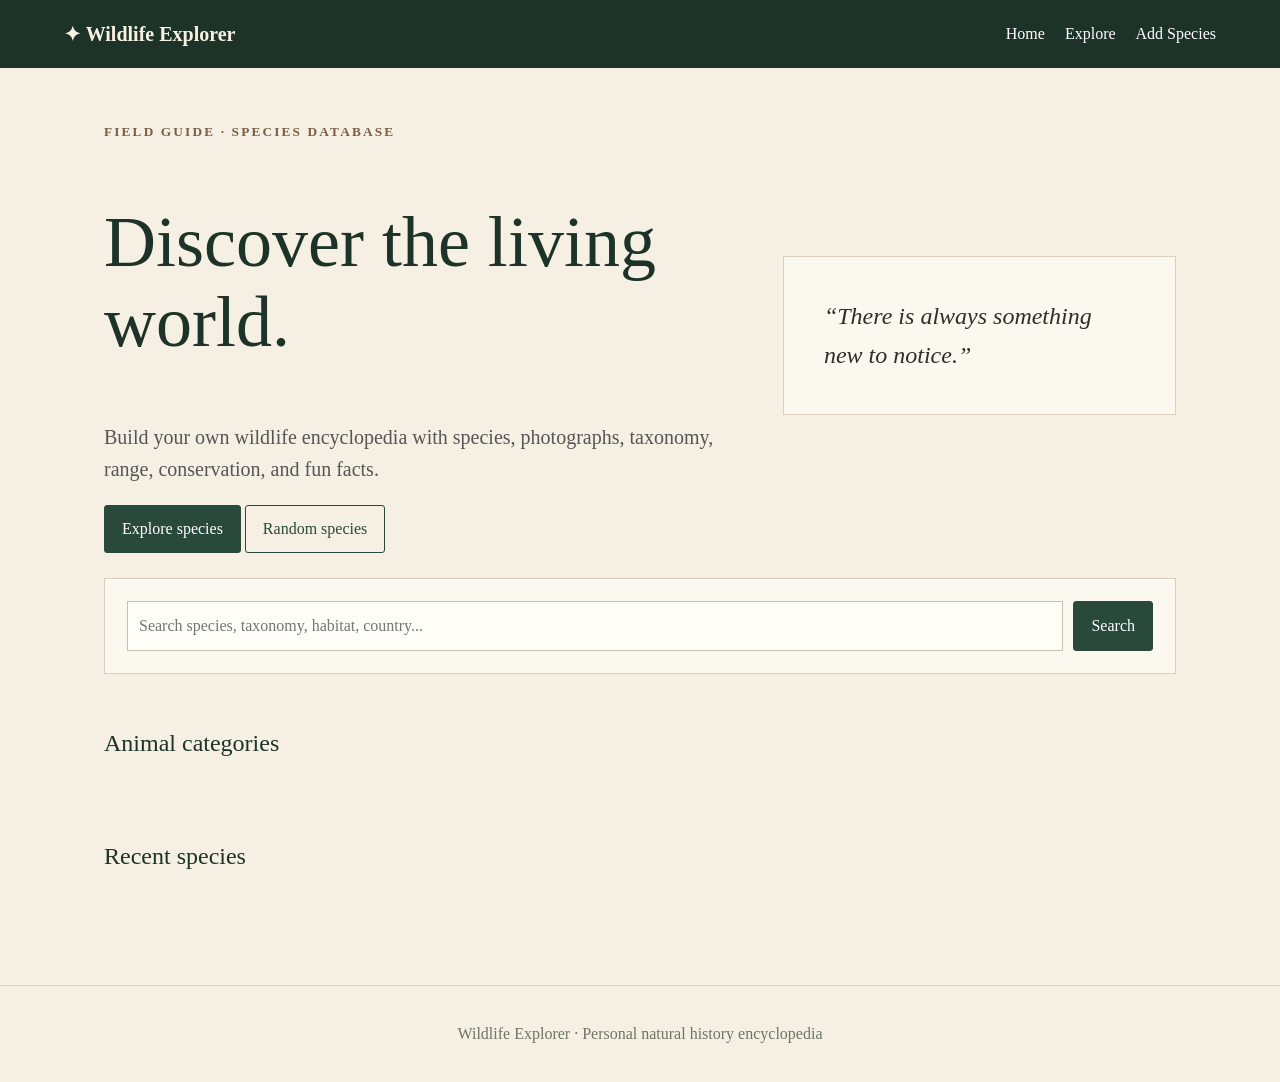
==== index.html @ ae4bffe1 "Add files via upload" ====
<!doctype html><html><head><meta charset="utf-8"><meta name="viewport" content="width=device-width,initial-scale=1"><title>Wildlife Explorer</title><link rel="stylesheet" href="styles.css"></head><body><header><b>✦ Wildlife Explorer</b><nav><a href="index.html">Home</a><a href="animals.html">Explore</a><a href="add-animal.html">Add Species</a></nav></header><main><section class="hero"><div><small>FIELD GUIDE · SPECIES DATABASE</small><h1>Discover the living world.</h1><p>Build your own wildlife encyclopedia with species, photographs, taxonomy, range, conservation, and fun facts.</p><a class="btn" href="animals.html">Explore species</a> <button class="btn alt" id="random">Random species</button></div><aside>“There is always something new to notice.”</aside></section><section class="search"><input id="q" placeholder="Search species, taxonomy, habitat, country..."><button class="btn" id="go">Search</button></section><h2>Animal categories</h2><div id="cats" class="cats"></div><h2>Recent species</h2><div id="recent" class="grid"></div></main><footer>Wildlife Explorer · Personal natural history encyclopedia</footer><script src="app.js"></script></body></html>
---- styles.css ----
:root{--g:#294a3a;--dark:#1d3328;--paper:#f5f0e3;--cream:#fbf8ef;--ink:#2d3028;--muted:#6f7467;--line:#d8d0bd;--brown:#7a5d43;--red:#8b3f35}*{box-sizing:border-box}body{margin:0;background:var(--paper);color:var(--ink);font-family:Georgia,serif;line-height:1.6}header{background:var(--dark);color:#f8f2e4;padding:18px 5%;display:flex;justify-content:space-between;gap:20px;align-items:center}header b{font-size:20px}nav{display:flex;gap:20px}nav a{color:white;text-decoration:none}main{max-width:1120px;margin:auto;padding:50px 24px}h1{font-size:clamp(42px,7vw,72px);font-weight:normal;line-height:1.1;color:var(--dark)}h2{font-weight:normal;color:var(--dark)}small{letter-spacing:.16em;color:var(--brown);font-weight:bold}.hero{min-height:420px;display:grid;grid-template-columns:1.6fr 1fr;gap:50px;align-items:center}.hero p{font-size:20px;color:#555}.hero aside{background:var(--cream);border:1px solid var(--line);padding:40px;font-style:italic;font-size:24px}.btn{display:inline-block;background:var(--g);border:1px solid var(--g);color:white;padding:10px 17px;border-radius:3px;text-decoration:none;font:inherit;cursor:pointer}.btn.alt{background:transparent;color:var(--g)}.btn.danger{background:var(--red);border-color:var(--red)}.search{display:flex;gap:10px;background:var(--cream);border:1px solid var(--line);padding:22px;margin:25px 0 50px}input,textarea,select{width:100%;padding:11px;background:#fffdf7;border:1px solid #c9c1af;font:inherit;color:var(--ink)}textarea{min-height:95px}.cats{display:grid;grid-template-columns:repeat(4,1fr);gap:12px;margin-bottom:55px}.cat{background:var(--cream);border:1px solid var(--line);padding:22px;text-decoration:none;color:var(--ink)}.grid{display:grid;grid-template-columns:repeat(3,1fr);gap:20px}.card{background:var(--cream);border:1px solid var(--line);text-decoration:none;color:var(--ink);overflow:hidden}.card img{width:100%;height:210px;object-fit:cover}.card div{padding:16px}.tag{font-size:11px;letter-spacing:.1em;color:var(--brown);text-transform:uppercase}.sci{font-style:italic;color:var(--muted)}.recordhero{display:grid;grid-template-columns:1.15fr 1fr;gap:35px}.mainphoto{width:100%;max-height:580px;object-fit:cover}.tax{border-block:1px solid var(--line);margin:25px 0;padding:14px 0}.taxrow{padding:7px 0}.taxlabel{display:block;text-transform:uppercase;font-size:11px;letter-spacing:.12em;color:var(--brown)}.taxsci{font-style:italic}.taxcommon{color:var(--muted)}.section{margin-top:50px}.boxes{display:grid;grid-template-columns:repeat(2,1fr);gap:16px}.box{background:var(--cream);border:1px solid var(--line);padding:18px}.box h3{font-size:12px;text-transform:uppercase;letter-spacing:.1em;color:var(--brown);margin-top:0}.map{max-width:100%;max-height:500px;padding:8px;background:white;border:1px solid var(--line)}.gallery{display:grid;grid-template-columns:repeat(3,1fr);gap:12px}.gallery img{width:100%;height:230px;object-fit:cover}.formgrid{display:grid;grid-template-columns:repeat(2,1fr);gap:17px}.formgrid label,.wide{font-size:14px;font-weight:bold}.formgrid input,.formgrid textarea,.formgrid select{display:block;margin-top:5px}.wide{grid-column:1/-1}.formgrid .wide{grid-column:1/-1}.hidden{display:none}.danger{color:white}.empty{text-align:center;padding:35px;border:1px dashed var(--line)}footer{text-align:center;padding:35px;color:var(--muted);border-top:1px solid var(--line);margin-top:40px}@media(max-width:800px){.hero,.recordhero{grid-template-columns:1fr}.grid{grid-template-columns:1fr 1fr}.cats{grid-template-columns:1fr 1fr}.formgrid,.boxes{grid-template-columns:1fr}.wide,.formgrid .wide{grid-column:auto}}@media(max-width:520px){.grid,.cats,.gallery{grid-template-columns:1fr}header{flex-direction:column;align-items:flex-start}.search{flex-direction:column}}
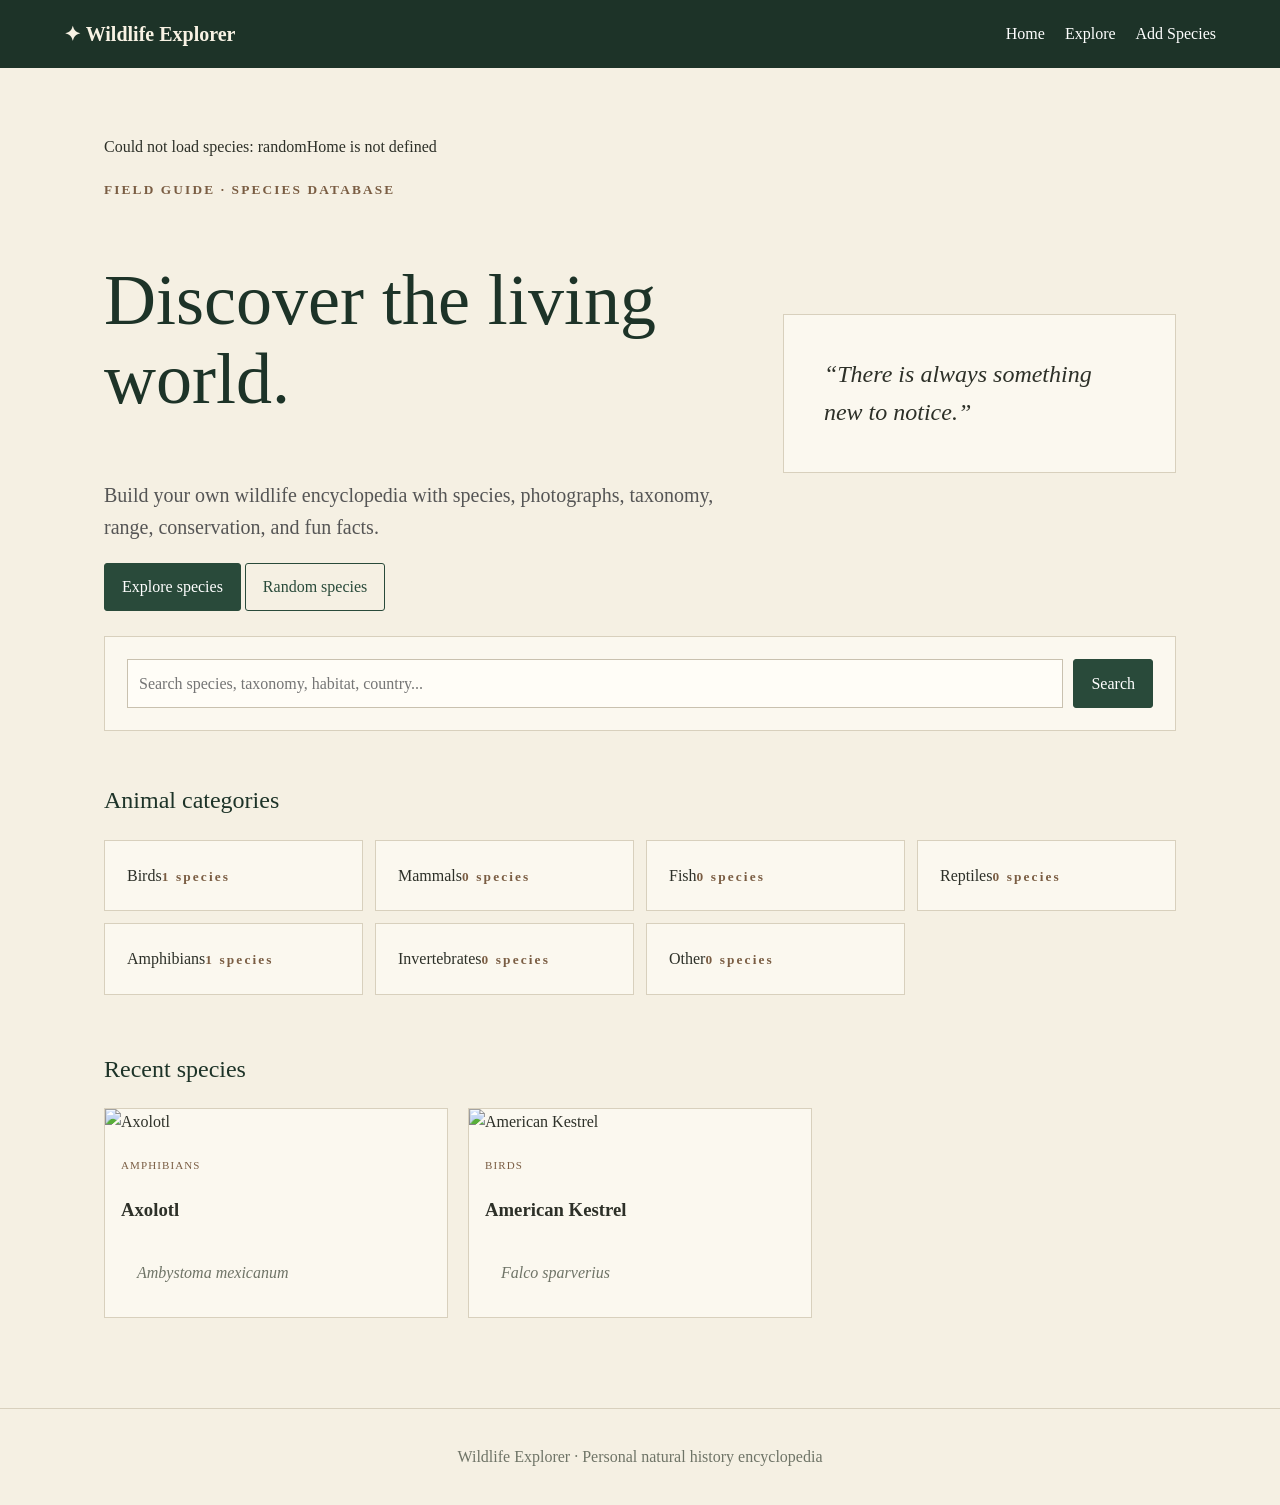
==== commit 8f3bfdf5: "Add files via upload" ====
--- a/index.html
+++ b/index.html
@@ -1 +1 @@
-<!doctype html><html><head><meta charset="utf-8"><meta name="viewport" content="width=device-width,initial-scale=1"><title>Wildlife Explorer</title><link rel="stylesheet" href="styles.css"></head><body><header><b>✦ Wildlife Explorer</b><nav><a href="index.html">Home</a><a href="animals.html">Explore</a><a href="add-animal.html">Add Species</a></nav></header><main><section class="hero"><div><small>FIELD GUIDE · SPECIES DATABASE</small><h1>Discover the living world.</h1><p>Build your own wildlife encyclopedia with species, photographs, taxonomy, range, conservation, and fun facts.</p><a class="btn" href="animals.html">Explore species</a> <button class="btn alt" id="random">Random species</button></div><aside>“There is always something new to notice.”</aside></section><section class="search"><input id="q" placeholder="Search species, taxonomy, habitat, country..."><button class="btn" id="go">Search</button></section><h2>Animal categories</h2><div id="cats" class="cats"></div><h2>Recent species</h2><div id="recent" class="grid"></div></main><footer>Wildlife Explorer · Personal natural history encyclopedia</footer><script src="app.js"></script></body></html>+<!doctype html><html><head><meta charset="utf-8"><meta name="viewport" content="width=device-width,initial-scale=1"><title>Wildlife Explorer</title><link rel="stylesheet" href="styles.css"></head><body><header><b>✦ Wildlife Explorer</b><nav><a href="index.html">Home</a><a href="animals.html">Explore</a><a href="add-animal.html">Add Species</a></nav></header><main><section class="hero"><div><small>FIELD GUIDE · SPECIES DATABASE</small><h1>Discover the living world.</h1><p>Build your own wildlife encyclopedia with species, photographs, taxonomy, range, conservation, and fun facts.</p><a class="btn" href="animals.html">Explore species</a> <button class="btn alt" id="random">Random species</button></div><aside>“There is always something new to notice.”</aside></section><section class="search"><input id="q" placeholder="Search species, taxonomy, habitat, country..."><button class="btn" id="go">Search</button></section><h2>Animal categories</h2><div id="cats" class="cats"></div><h2>Recent species</h2><div id="recent" class="grid"></div></main><footer>Wildlife Explorer · Personal natural history encyclopedia</footer><script src="https://cdn.jsdelivr.net/npm/@supabase/supabase-js@2"></script><script src="db-config.js"></script><script src="app.js"></script></body></html>
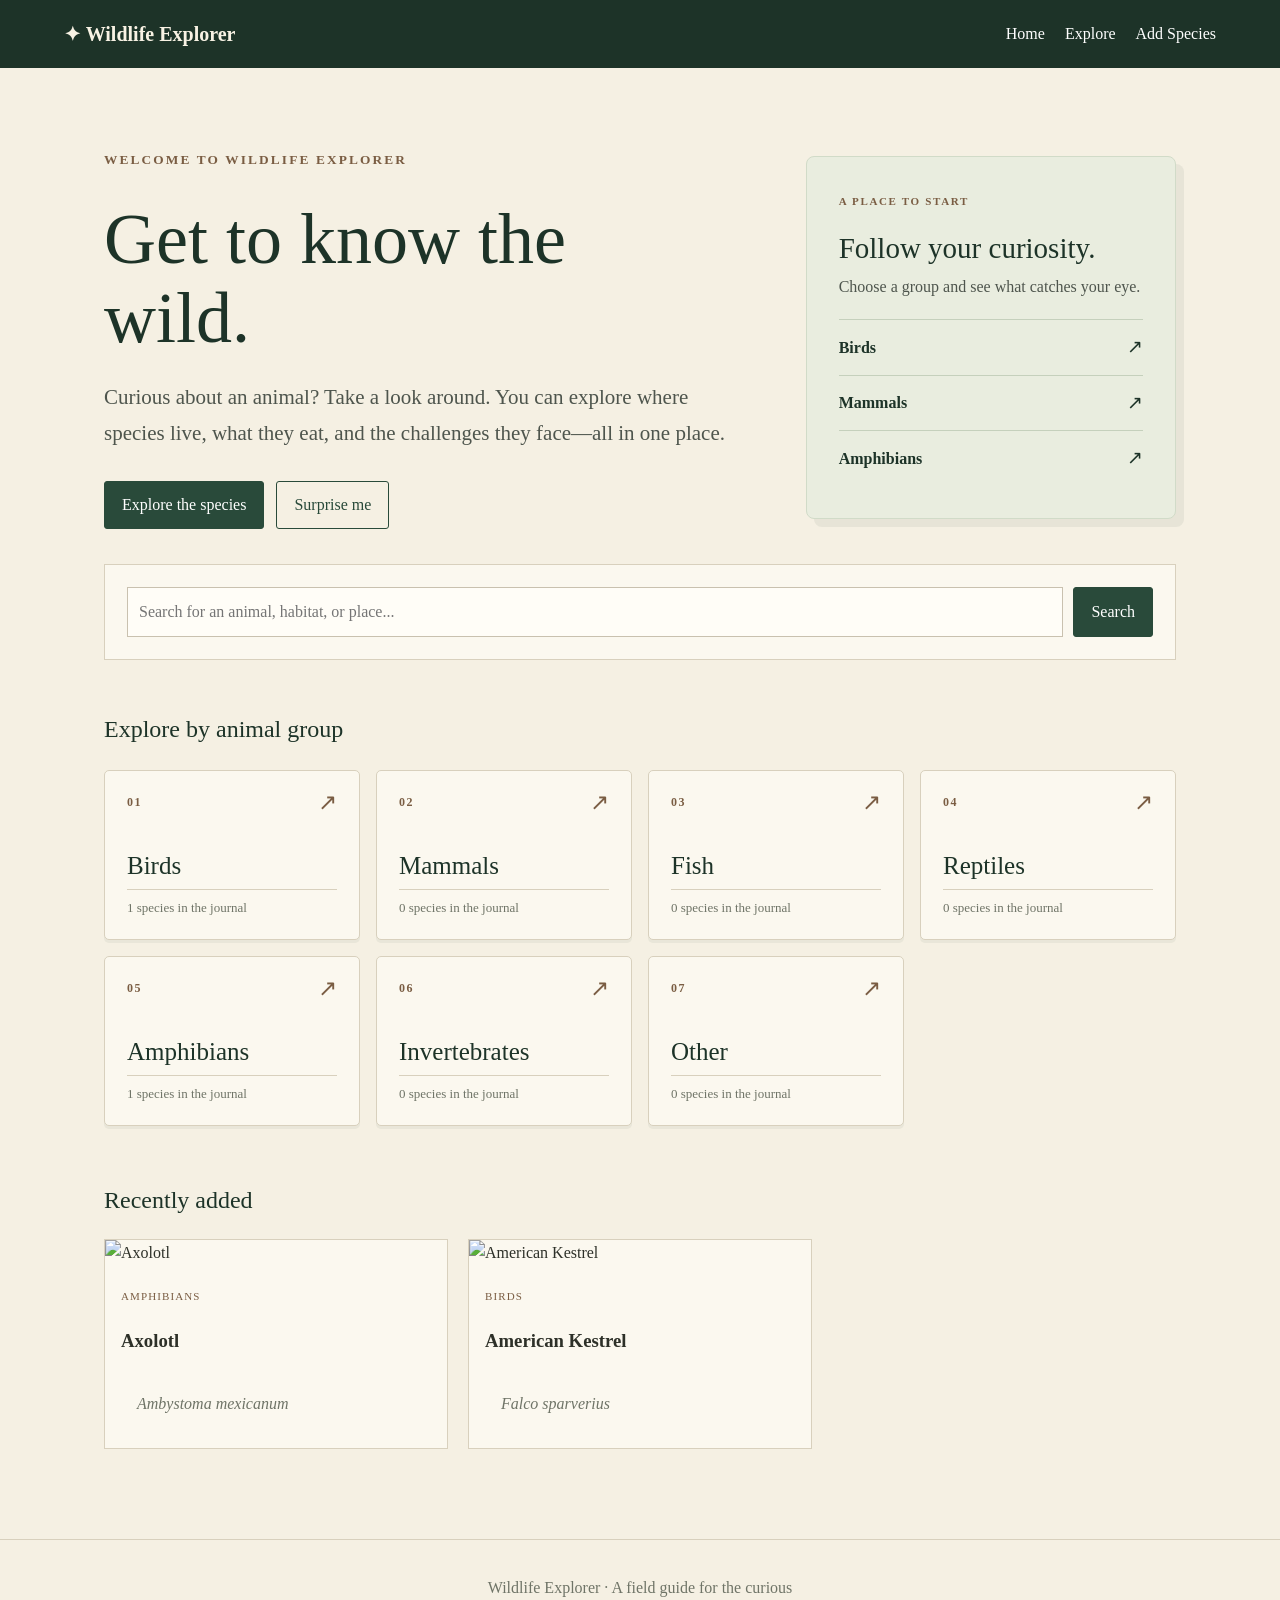
==== commit 397926a0: "Add files via upload" ====
--- a/index.html
+++ b/index.html
@@ -1 +1 @@
-<!doctype html><html><head><meta charset="utf-8"><meta name="viewport" content="width=device-width,initial-scale=1"><title>Wildlife Explorer</title><link rel="stylesheet" href="styles.css"></head><body><header><b>✦ Wildlife Explorer</b><nav><a href="index.html">Home</a><a href="animals.html">Explore</a><a href="add-animal.html">Add Species</a></nav></header><main><section class="hero"><div><small>FIELD GUIDE · SPECIES DATABASE</small><h1>Discover the living world.</h1><p>Build your own wildlife encyclopedia with species, photographs, taxonomy, range, conservation, and fun facts.</p><a class="btn" href="animals.html">Explore species</a> <button class="btn alt" id="random">Random species</button></div><aside>“There is always something new to notice.”</aside></section><section class="search"><input id="q" placeholder="Search species, taxonomy, habitat, country..."><button class="btn" id="go">Search</button></section><h2>Animal categories</h2><div id="cats" class="cats"></div><h2>Recent species</h2><div id="recent" class="grid"></div></main><footer>Wildlife Explorer · Personal natural history encyclopedia</footer><script src="https://cdn.jsdelivr.net/npm/@supabase/supabase-js@2"></script><script src="db-config.js"></script><script src="app.js"></script></body></html>+<!doctype html><html><head><meta charset="utf-8"><meta name="viewport" content="width=device-width,initial-scale=1"><title>Wildlife Explorer</title><link rel="stylesheet" href="styles.css"></head><body><header><b>✦ Wildlife Explorer</b><nav><a href="index.html">Home</a><a href="animals.html">Explore</a><a href="add-animal.html">Add Species</a></nav></header><main><section class="hero"><div class="hero-intro"><small>WELCOME TO WILDLIFE EXPLORER</small><h1>Get to know the wild.</h1><p>Curious about an animal? Take a look around. You can explore where species live, what they eat, and the challenges they face—all in one place.</p><div class="hero-actions"><a class="btn" href="animals.html">Explore the species</a><button class="btn alt" id="random">Surprise me</button></div></div><aside class="hero-guide"><span class="guide-kicker">A PLACE TO START</span><h2>Follow your curiosity.</h2><p>Choose a group and see what catches your eye.</p><div class="guide-links"><a href="animals.html?category=Birds">Birds <span aria-hidden="true">↗</span></a><a href="animals.html?category=Mammals">Mammals <span aria-hidden="true">↗</span></a><a href="animals.html?category=Amphibians">Amphibians <span aria-hidden="true">↗</span></a></div></aside></section><section class="search"><input id="q" placeholder="Search for an animal, habitat, or place..."><button class="btn" id="go">Search</button></section><h2>Explore by animal group</h2><div id="cats" class="cats"></div><h2>Recently added</h2><div id="recent" class="grid"></div></main><footer>Wildlife Explorer · A field guide for the curious</footer><script src="https://cdn.jsdelivr.net/npm/@supabase/supabase-js@2"></script><script src="db-config.js"></script><script src="app.js"></script></body></html>
--- a/styles.css
+++ b/styles.css
@@ -1 +1,17 @@
-:root{--g:#294a3a;--dark:#1d3328;--paper:#f5f0e3;--cream:#fbf8ef;--ink:#2d3028;--muted:#6f7467;--line:#d8d0bd;--brown:#7a5d43;--red:#8b3f35}*{box-sizing:border-box}body{margin:0;background:var(--paper);color:var(--ink);font-family:Georgia,serif;line-height:1.6}header{background:var(--dark);color:#f8f2e4;padding:18px 5%;display:flex;justify-content:space-between;gap:20px;align-items:center}header b{font-size:20px}nav{display:flex;gap:20px}nav a{color:white;text-decoration:none}main{max-width:1120px;margin:auto;padding:50px 24px}h1{font-size:clamp(42px,7vw,72px);font-weight:normal;line-height:1.1;color:var(--dark)}h2{font-weight:normal;color:var(--dark)}small{letter-spacing:.16em;color:var(--brown);font-weight:bold}.hero{min-height:420px;display:grid;grid-template-columns:1.6fr 1fr;gap:50px;align-items:center}.hero p{font-size:20px;color:#555}.hero aside{background:var(--cream);border:1px solid var(--line);padding:40px;font-style:italic;font-size:24px}.btn{display:inline-block;background:var(--g);border:1px solid var(--g);color:white;padding:10px 17px;border-radius:3px;text-decoration:none;font:inherit;cursor:pointer}.btn.alt{background:transparent;color:var(--g)}.btn.danger{background:var(--red);border-color:var(--red)}.search{display:flex;gap:10px;background:var(--cream);border:1px solid var(--line);padding:22px;margin:25px 0 50px}input,textarea,select{width:100%;padding:11px;background:#fffdf7;border:1px solid #c9c1af;font:inherit;color:var(--ink)}textarea{min-height:95px}.cats{display:grid;grid-template-columns:repeat(4,1fr);gap:12px;margin-bottom:55px}.cat{background:var(--cream);border:1px solid var(--line);padding:22px;text-decoration:none;color:var(--ink)}.grid{display:grid;grid-template-columns:repeat(3,1fr);gap:20px}.card{background:var(--cream);border:1px solid var(--line);text-decoration:none;color:var(--ink);overflow:hidden}.card img{width:100%;height:210px;object-fit:cover}.card div{padding:16px}.tag{font-size:11px;letter-spacing:.1em;color:var(--brown);text-transform:uppercase}.sci{font-style:italic;color:var(--muted)}.recordhero{display:grid;grid-template-columns:1.15fr 1fr;gap:35px}.mainphoto{width:100%;max-height:580px;object-fit:cover}.tax{border-block:1px solid var(--line);margin:25px 0;padding:14px 0}.taxrow{padding:7px 0}.taxlabel{display:block;text-transform:uppercase;font-size:11px;letter-spacing:.12em;color:var(--brown)}.taxsci{font-style:italic}.taxcommon{color:var(--muted)}.section{margin-top:50px}.boxes{display:grid;grid-template-columns:repeat(2,1fr);gap:16px}.box{background:var(--cream);border:1px solid var(--line);padding:18px}.box h3{font-size:12px;text-transform:uppercase;letter-spacing:.1em;color:var(--brown);margin-top:0}.map{max-width:100%;max-height:500px;padding:8px;background:white;border:1px solid var(--line)}.gallery{display:grid;grid-template-columns:repeat(3,1fr);gap:12px}.gallery img{width:100%;height:230px;object-fit:cover}.formgrid{display:grid;grid-template-columns:repeat(2,1fr);gap:17px}.formgrid label,.wide{font-size:14px;font-weight:bold}.formgrid input,.formgrid textarea,.formgrid select{display:block;margin-top:5px}.wide{grid-column:1/-1}.formgrid .wide{grid-column:1/-1}.hidden{display:none}.danger{color:white}.empty{text-align:center;padding:35px;border:1px dashed var(--line)}footer{text-align:center;padding:35px;color:var(--muted);border-top:1px solid var(--line);margin-top:40px}@media(max-width:800px){.hero,.recordhero{grid-template-columns:1fr}.grid{grid-template-columns:1fr 1fr}.cats{grid-template-columns:1fr 1fr}.formgrid,.boxes{grid-template-columns:1fr}.wide,.formgrid .wide{grid-column:auto}}@media(max-width:520px){.grid,.cats,.gallery{grid-template-columns:1fr}header{flex-direction:column;align-items:flex-start}.search{flex-direction:column}}+:root{--g:#294a3a;--dark:#1d3328;--paper:#f5f0e3;--cream:#fbf8ef;--ink:#2d3028;--muted:#6f7467;--line:#d8d0bd;--brown:#7a5d43;--red:#8b3f35}*{box-sizing:border-box}body{margin:0;background:var(--paper);color:var(--ink);font-family:Georgia,serif;line-height:1.6}header{background:var(--dark);color:#f8f2e4;padding:18px 5%;display:flex;justify-content:space-between;gap:20px;align-items:center}header b{font-size:20px}nav{display:flex;gap:20px}nav a{color:white;text-decoration:none}main{max-width:1120px;margin:auto;padding:50px 24px}h1{font-size:clamp(42px,7vw,72px);font-weight:normal;line-height:1.1;color:var(--dark)}h2{font-weight:normal;color:var(--dark)}small{letter-spacing:.16em;color:var(--brown);font-weight:bold}.hero{min-height:400px;display:grid;grid-template-columns:minmax(0,1.35fr) minmax(280px,.8fr);gap:clamp(32px,6vw,88px);align-items:center;padding:28px 0 10px}.hero-intro h1{max-width:650px;margin:28px 0 22px}.hero-intro p{max-width:640px;margin:0;color:#4e554d;font-size:clamp(18px,2vw,21px);line-height:1.7}.hero-actions{display:flex;flex-wrap:wrap;gap:12px;margin-top:30px}.hero-guide{align-self:center;background:#e9eddf;border:1px solid #d1dbc8;border-radius:8px;padding:30px 32px 32px;box-shadow:8px 8px 0 rgba(41,74,58,.07)}.guide-kicker{font-size:11px;font-weight:bold;letter-spacing:.15em;color:var(--brown)}.hero-guide h2{font-size:29px;line-height:1.2;margin:18px 0 8px}.hero-guide p{font-size:16px;margin:0 0 20px;color:#4e554d}.guide-links{display:grid}.guide-links a{display:flex;justify-content:space-between;align-items:center;padding:12px 0;border-top:1px solid #c5d0bc;text-decoration:none;color:var(--dark);font-weight:bold}.guide-links a:hover,.guide-links a:focus-visible{text-decoration:underline}.guide-links span{font-size:19px;font-weight:normal}.btn{display:inline-block;background:var(--g);border:1px solid var(--g);color:white;padding:10px 17px;border-radius:3px;text-decoration:none;font:inherit;cursor:pointer}.btn.alt{background:transparent;color:var(--g)}.btn.danger{background:var(--red);border-color:var(--red)}.search{display:flex;gap:10px;background:var(--cream);border:1px solid var(--line);padding:22px;margin:25px 0 50px}input,textarea,select{width:100%;padding:11px;background:#fffdf7;border:1px solid #c9c1af;font:inherit;color:var(--ink)}textarea{min-height:95px}.cats{display:grid;grid-template-columns:repeat(4,1fr);gap:16px;margin:22px 0 55px}.cat{min-height:170px;background:var(--cream);border:1px solid var(--line);border-radius:5px;padding:20px 22px;text-decoration:none;color:var(--ink);display:flex;flex-direction:column;box-shadow:0 3px 0 rgba(41,74,58,.06);transition:transform .18s ease,box-shadow .18s ease,border-color .18s ease}.cat:hover,.cat:focus-visible{transform:translateY(-4px);border-color:var(--g);box-shadow:0 9px 20px rgba(29,51,40,.11)}.cat:focus-visible{outline:2px solid var(--g);outline-offset:3px}.cat-top{display:flex;justify-content:space-between;align-items:center;color:var(--brown)}.cat-index{font:700 12px Georgia,serif;letter-spacing:.13em}.cat-arrow{font-size:23px;line-height:1}.cat-name{display:block;margin-top:auto;font-size:25px;line-height:1.2;color:var(--dark)}.cat-count{display:block;margin-top:8px;padding-top:8px;border-top:1px solid var(--line);font-size:13px;color:var(--muted)}.grid{display:grid;grid-template-columns:repeat(3,1fr);gap:20px}.card{background:var(--cream);border:1px solid var(--line);text-decoration:none;color:var(--ink);overflow:hidden}.card img{width:100%;height:210px;object-fit:cover}.card div{padding:16px}.tag{font-size:11px;letter-spacing:.1em;color:var(--brown);text-transform:uppercase}.sci{font-style:italic;color:var(--muted)}.recordhero{display:grid;grid-template-columns:1.15fr 1fr;gap:35px}.mainphoto{width:100%;max-height:580px;object-fit:cover}.tax{border-block:1px solid var(--line);margin:25px 0;padding:14px 0}.taxrow{padding:7px 0}.taxlabel{display:block;text-transform:uppercase;font-size:11px;letter-spacing:.12em;color:var(--brown)}.taxsci{font-style:italic}.taxcommon{color:var(--muted)}.section{margin-top:50px}.boxes{display:grid;grid-template-columns:repeat(2,1fr);gap:16px}.box{background:var(--cream);border:1px solid var(--line);padding:18px}.box h3{font-size:12px;text-transform:uppercase;letter-spacing:.1em;color:var(--brown);margin-top:0}.map{max-width:100%;max-height:500px;padding:8px;background:white;border:1px solid var(--line)}.gallery{display:grid;grid-template-columns:repeat(3,1fr);gap:12px}.gallery img{width:100%;height:230px;object-fit:cover}.formgrid{display:grid;grid-template-columns:repeat(2,1fr);gap:17px}.formgrid label,.wide{font-size:14px;font-weight:bold}.formgrid input,.formgrid textarea,.formgrid select{display:block;margin-top:5px}.wide{grid-column:1/-1}.formgrid .wide{grid-column:1/-1}.hidden{display:none}.danger{color:white}.empty{text-align:center;padding:35px;border:1px dashed var(--line)}footer{text-align:center;padding:35px;color:var(--muted);border-top:1px solid var(--line);margin-top:40px}@media(max-width:800px){.hero,.recordhero{grid-template-columns:1fr}.hero{gap:28px;min-height:0}.hero-guide{width:100%;box-shadow:5px 5px 0 rgba(41,74,58,.07)}.grid{grid-template-columns:1fr 1fr}.cats{grid-template-columns:1fr 1fr}.formgrid,.boxes{grid-template-columns:1fr}.wide,.formgrid .wide{grid-column:auto}}@media(max-width:520px){.grid,.cats,.gallery{grid-template-columns:1fr}header{flex-direction:column;align-items:flex-start}.search{flex-direction:column}}
+.explore-category{margin:38px 0 55px}
+.explore-category-head{display:flex;justify-content:space-between;align-items:baseline;gap:20px;border-bottom:2px solid var(--g);margin-bottom:14px}
+.explore-category-head h2{font-size:34px;margin:0 0 8px}
+.explore-category-head span{color:var(--muted);font-size:14px}
+.order-groups{display:grid;gap:10px}
+.order-group{background:var(--cream);border:1px solid var(--line);border-radius:5px;overflow:hidden}
+.order-group summary{cursor:pointer;list-style:none;padding:17px 20px;display:flex;justify-content:space-between;align-items:center;gap:20px;color:var(--dark)}
+.order-group summary::-webkit-details-marker{display:none}
+.order-group summary:before{content:"▸";color:var(--brown);font-size:18px;margin-right:10px}
+.order-group[open] summary:before{content:"▾"}
+.order-title{font-size:20px;font-weight:bold}
+.order-count{color:var(--muted);font-size:13px;white-space:nowrap}
+.order-species{padding:0 18px 18px;display:grid;grid-template-columns:repeat(3,minmax(0,1fr));gap:16px;border-top:1px solid var(--line)}
+.order-species .card{margin-top:18px}
+@media(max-width:800px){.order-species{grid-template-columns:repeat(2,minmax(0,1fr))}}
+@media(max-width:520px){.order-species{grid-template-columns:1fr}.order-group summary{align-items:flex-start}.order-title{font-size:18px}}
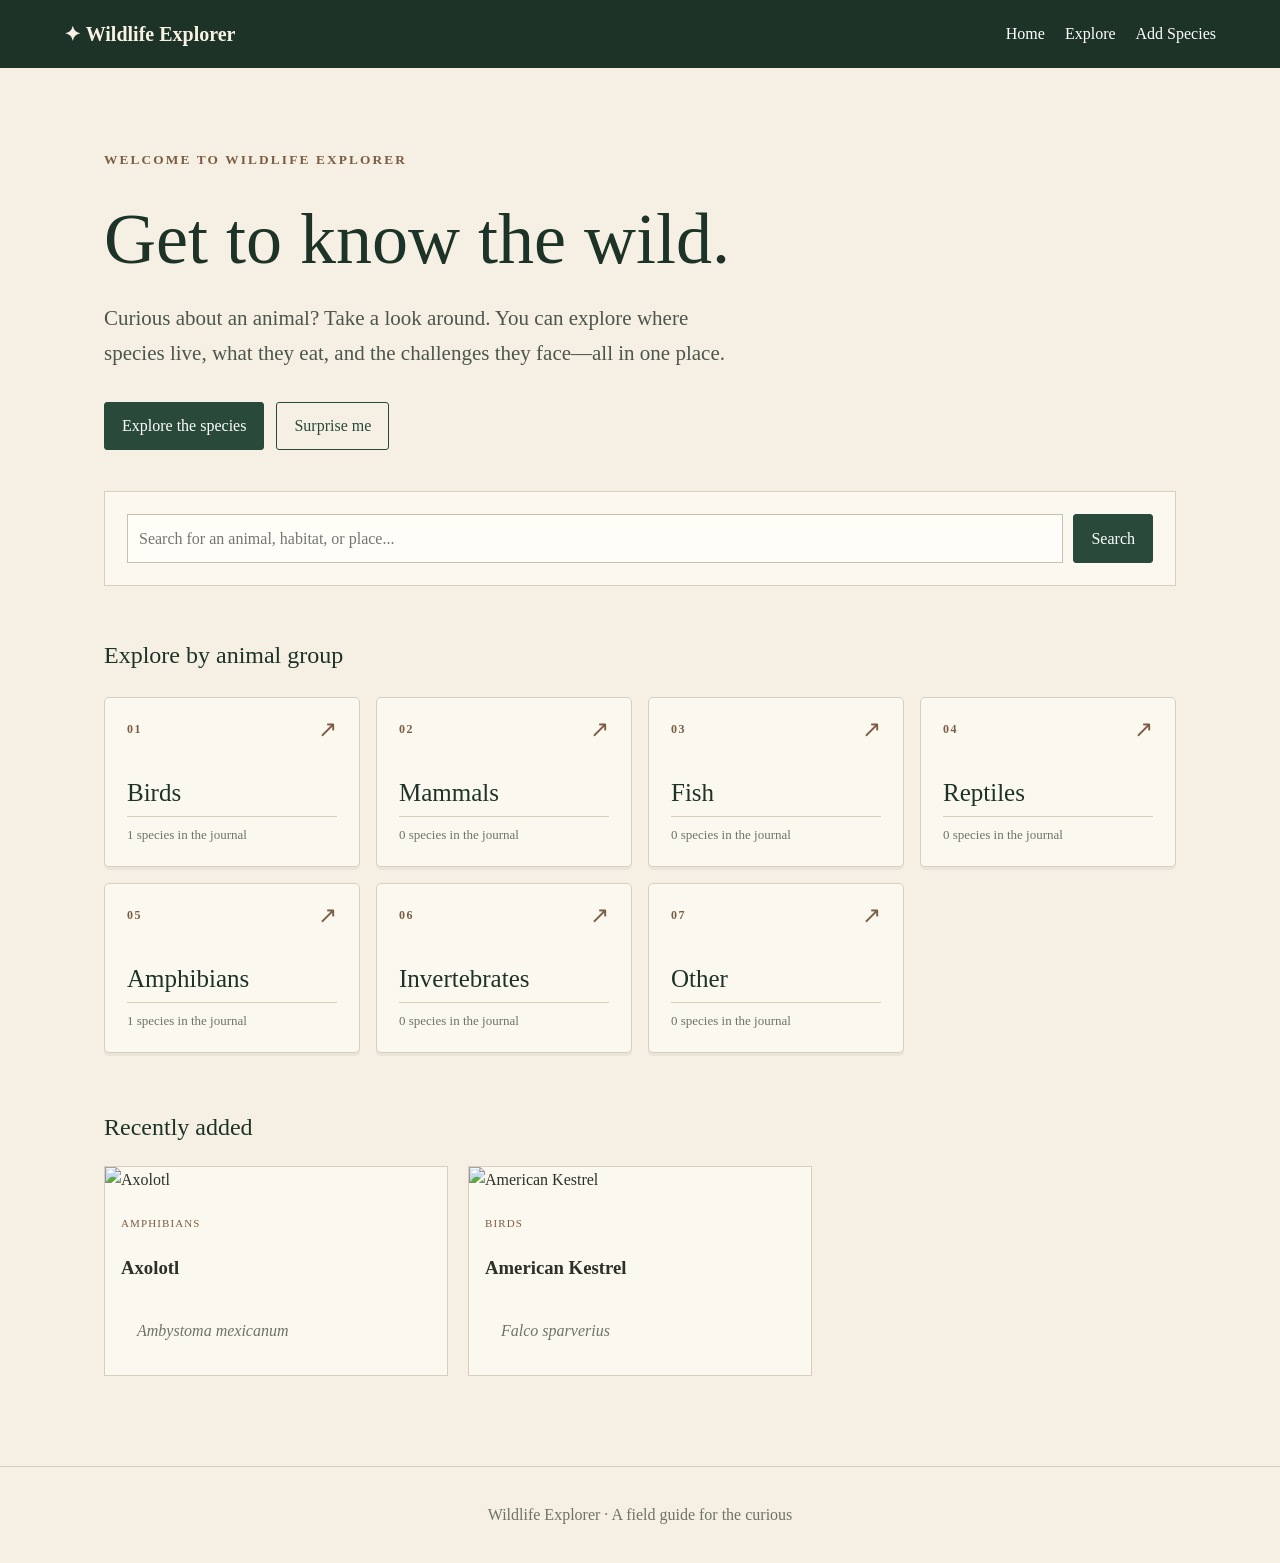
==== commit 4837194d: "Add files via upload" ====
--- a/index.html
+++ b/index.html
@@ -1 +1 @@
-<!doctype html><html><head><meta charset="utf-8"><meta name="viewport" content="width=device-width,initial-scale=1"><title>Wildlife Explorer</title><link rel="stylesheet" href="styles.css"></head><body><header><b>✦ Wildlife Explorer</b><nav><a href="index.html">Home</a><a href="animals.html">Explore</a><a href="add-animal.html">Add Species</a></nav></header><main><section class="hero"><div class="hero-intro"><small>WELCOME TO WILDLIFE EXPLORER</small><h1>Get to know the wild.</h1><p>Curious about an animal? Take a look around. You can explore where species live, what they eat, and the challenges they face—all in one place.</p><div class="hero-actions"><a class="btn" href="animals.html">Explore the species</a><button class="btn alt" id="random">Surprise me</button></div></div><aside class="hero-guide"><span class="guide-kicker">A PLACE TO START</span><h2>Follow your curiosity.</h2><p>Choose a group and see what catches your eye.</p><div class="guide-links"><a href="animals.html?category=Birds">Birds <span aria-hidden="true">↗</span></a><a href="animals.html?category=Mammals">Mammals <span aria-hidden="true">↗</span></a><a href="animals.html?category=Amphibians">Amphibians <span aria-hidden="true">↗</span></a></div></aside></section><section class="search"><input id="q" placeholder="Search for an animal, habitat, or place..."><button class="btn" id="go">Search</button></section><h2>Explore by animal group</h2><div id="cats" class="cats"></div><h2>Recently added</h2><div id="recent" class="grid"></div></main><footer>Wildlife Explorer · A field guide for the curious</footer><script src="https://cdn.jsdelivr.net/npm/@supabase/supabase-js@2"></script><script src="db-config.js"></script><script src="app.js"></script></body></html>+<!doctype html><html><head><meta charset="utf-8"><meta name="viewport" content="width=device-width,initial-scale=1"><title>Wildlife Explorer</title><link rel="stylesheet" href="styles.css"></head><body><header><b>✦ Wildlife Explorer</b><nav><a href="index.html">Home</a><a href="animals.html">Explore</a><a href="add-animal.html">Add Species</a></nav></header><main><section class="hero"><div class="hero-intro"><small>WELCOME TO WILDLIFE EXPLORER</small><h1>Get to know the wild.</h1><p>Curious about an animal? Take a look around. You can explore where species live, what they eat, and the challenges they face—all in one place.</p><div class="hero-actions"><a class="btn" href="animals.html">Explore the species</a><button class="btn alt" id="random">Surprise me</button></div></div></section><section class="search"><input id="q" placeholder="Search for an animal, habitat, or place..."><button class="btn" id="go">Search</button></section><h2>Explore by animal group</h2><div id="cats" class="cats"></div><h2>Recently added</h2><div id="recent" class="grid"></div></main><footer>Wildlife Explorer · A field guide for the curious</footer><script src="https://cdn.jsdelivr.net/npm/@supabase/supabase-js@2"></script><script src="db-config.js"></script><script src="app.js"></script></body></html>
--- a/styles.css
+++ b/styles.css
@@ -1,4 +1,4 @@
-:root{--g:#294a3a;--dark:#1d3328;--paper:#f5f0e3;--cream:#fbf8ef;--ink:#2d3028;--muted:#6f7467;--line:#d8d0bd;--brown:#7a5d43;--red:#8b3f35}*{box-sizing:border-box}body{margin:0;background:var(--paper);color:var(--ink);font-family:Georgia,serif;line-height:1.6}header{background:var(--dark);color:#f8f2e4;padding:18px 5%;display:flex;justify-content:space-between;gap:20px;align-items:center}header b{font-size:20px}nav{display:flex;gap:20px}nav a{color:white;text-decoration:none}main{max-width:1120px;margin:auto;padding:50px 24px}h1{font-size:clamp(42px,7vw,72px);font-weight:normal;line-height:1.1;color:var(--dark)}h2{font-weight:normal;color:var(--dark)}small{letter-spacing:.16em;color:var(--brown);font-weight:bold}.hero{min-height:400px;display:grid;grid-template-columns:minmax(0,1.35fr) minmax(280px,.8fr);gap:clamp(32px,6vw,88px);align-items:center;padding:28px 0 10px}.hero-intro h1{max-width:650px;margin:28px 0 22px}.hero-intro p{max-width:640px;margin:0;color:#4e554d;font-size:clamp(18px,2vw,21px);line-height:1.7}.hero-actions{display:flex;flex-wrap:wrap;gap:12px;margin-top:30px}.hero-guide{align-self:center;background:#e9eddf;border:1px solid #d1dbc8;border-radius:8px;padding:30px 32px 32px;box-shadow:8px 8px 0 rgba(41,74,58,.07)}.guide-kicker{font-size:11px;font-weight:bold;letter-spacing:.15em;color:var(--brown)}.hero-guide h2{font-size:29px;line-height:1.2;margin:18px 0 8px}.hero-guide p{font-size:16px;margin:0 0 20px;color:#4e554d}.guide-links{display:grid}.guide-links a{display:flex;justify-content:space-between;align-items:center;padding:12px 0;border-top:1px solid #c5d0bc;text-decoration:none;color:var(--dark);font-weight:bold}.guide-links a:hover,.guide-links a:focus-visible{text-decoration:underline}.guide-links span{font-size:19px;font-weight:normal}.btn{display:inline-block;background:var(--g);border:1px solid var(--g);color:white;padding:10px 17px;border-radius:3px;text-decoration:none;font:inherit;cursor:pointer}.btn.alt{background:transparent;color:var(--g)}.btn.danger{background:var(--red);border-color:var(--red)}.search{display:flex;gap:10px;background:var(--cream);border:1px solid var(--line);padding:22px;margin:25px 0 50px}input,textarea,select{width:100%;padding:11px;background:#fffdf7;border:1px solid #c9c1af;font:inherit;color:var(--ink)}textarea{min-height:95px}.cats{display:grid;grid-template-columns:repeat(4,1fr);gap:16px;margin:22px 0 55px}.cat{min-height:170px;background:var(--cream);border:1px solid var(--line);border-radius:5px;padding:20px 22px;text-decoration:none;color:var(--ink);display:flex;flex-direction:column;box-shadow:0 3px 0 rgba(41,74,58,.06);transition:transform .18s ease,box-shadow .18s ease,border-color .18s ease}.cat:hover,.cat:focus-visible{transform:translateY(-4px);border-color:var(--g);box-shadow:0 9px 20px rgba(29,51,40,.11)}.cat:focus-visible{outline:2px solid var(--g);outline-offset:3px}.cat-top{display:flex;justify-content:space-between;align-items:center;color:var(--brown)}.cat-index{font:700 12px Georgia,serif;letter-spacing:.13em}.cat-arrow{font-size:23px;line-height:1}.cat-name{display:block;margin-top:auto;font-size:25px;line-height:1.2;color:var(--dark)}.cat-count{display:block;margin-top:8px;padding-top:8px;border-top:1px solid var(--line);font-size:13px;color:var(--muted)}.grid{display:grid;grid-template-columns:repeat(3,1fr);gap:20px}.card{background:var(--cream);border:1px solid var(--line);text-decoration:none;color:var(--ink);overflow:hidden}.card img{width:100%;height:210px;object-fit:cover}.card div{padding:16px}.tag{font-size:11px;letter-spacing:.1em;color:var(--brown);text-transform:uppercase}.sci{font-style:italic;color:var(--muted)}.recordhero{display:grid;grid-template-columns:1.15fr 1fr;gap:35px}.mainphoto{width:100%;max-height:580px;object-fit:cover}.tax{border-block:1px solid var(--line);margin:25px 0;padding:14px 0}.taxrow{padding:7px 0}.taxlabel{display:block;text-transform:uppercase;font-size:11px;letter-spacing:.12em;color:var(--brown)}.taxsci{font-style:italic}.taxcommon{color:var(--muted)}.section{margin-top:50px}.boxes{display:grid;grid-template-columns:repeat(2,1fr);gap:16px}.box{background:var(--cream);border:1px solid var(--line);padding:18px}.box h3{font-size:12px;text-transform:uppercase;letter-spacing:.1em;color:var(--brown);margin-top:0}.map{max-width:100%;max-height:500px;padding:8px;background:white;border:1px solid var(--line)}.gallery{display:grid;grid-template-columns:repeat(3,1fr);gap:12px}.gallery img{width:100%;height:230px;object-fit:cover}.formgrid{display:grid;grid-template-columns:repeat(2,1fr);gap:17px}.formgrid label,.wide{font-size:14px;font-weight:bold}.formgrid input,.formgrid textarea,.formgrid select{display:block;margin-top:5px}.wide{grid-column:1/-1}.formgrid .wide{grid-column:1/-1}.hidden{display:none}.danger{color:white}.empty{text-align:center;padding:35px;border:1px dashed var(--line)}footer{text-align:center;padding:35px;color:var(--muted);border-top:1px solid var(--line);margin-top:40px}@media(max-width:800px){.hero,.recordhero{grid-template-columns:1fr}.hero{gap:28px;min-height:0}.hero-guide{width:100%;box-shadow:5px 5px 0 rgba(41,74,58,.07)}.grid{grid-template-columns:1fr 1fr}.cats{grid-template-columns:1fr 1fr}.formgrid,.boxes{grid-template-columns:1fr}.wide,.formgrid .wide{grid-column:auto}}@media(max-width:520px){.grid,.cats,.gallery{grid-template-columns:1fr}header{flex-direction:column;align-items:flex-start}.search{flex-direction:column}}
+:root{--g:#294a3a;--dark:#1d3328;--paper:#f5f0e3;--cream:#fbf8ef;--ink:#2d3028;--muted:#6f7467;--line:#d8d0bd;--brown:#7a5d43;--red:#8b3f35}*{box-sizing:border-box}body{margin:0;background:var(--paper);color:var(--ink);font-family:Georgia,serif;line-height:1.6}header{background:var(--dark);color:#f8f2e4;padding:18px 5%;display:flex;justify-content:space-between;gap:20px;align-items:center}header b{font-size:20px}nav{display:flex;gap:20px}nav a{color:white;text-decoration:none}main{max-width:1120px;margin:auto;padding:50px 24px}h1{font-size:clamp(42px,7vw,72px);font-weight:normal;line-height:1.1;color:var(--dark)}h2{font-weight:normal;color:var(--dark)}small{letter-spacing:.16em;color:var(--brown);font-weight:bold}.hero{min-height:400px;display:grid;grid-template-columns:1fr;align-items:center;padding:28px 0 16px;min-height:0}.hero-intro{max-width:850px}.hero-intro h1{max-width:850px;margin:28px 0 22px}.hero-intro p{max-width:640px;margin:0;color:#4e554d;font-size:clamp(18px,2vw,21px);line-height:1.7}.hero-actions{display:flex;flex-wrap:wrap;gap:12px;margin-top:30px}.hero-guide{align-self:center;background:#e9eddf;border:1px solid #d1dbc8;border-radius:8px;padding:30px 32px 32px;box-shadow:8px 8px 0 rgba(41,74,58,.07)}.guide-kicker{font-size:11px;font-weight:bold;letter-spacing:.15em;color:var(--brown)}.hero-guide h2{font-size:29px;line-height:1.2;margin:18px 0 8px}.hero-guide p{font-size:16px;margin:0 0 20px;color:#4e554d}.guide-links{display:grid}.guide-links a{display:flex;justify-content:space-between;align-items:center;padding:12px 0;border-top:1px solid #c5d0bc;text-decoration:none;color:var(--dark);font-weight:bold}.guide-links a:hover,.guide-links a:focus-visible{text-decoration:underline}.guide-links span{font-size:19px;font-weight:normal}.btn{display:inline-block;background:var(--g);border:1px solid var(--g);color:white;padding:10px 17px;border-radius:3px;text-decoration:none;font:inherit;cursor:pointer}.btn.alt{background:transparent;color:var(--g)}.btn.danger{background:var(--red);border-color:var(--red)}.search{display:flex;gap:10px;background:var(--cream);border:1px solid var(--line);padding:22px;margin:25px 0 50px}input,textarea,select{width:100%;padding:11px;background:#fffdf7;border:1px solid #c9c1af;font:inherit;color:var(--ink)}textarea{min-height:95px}.cats{display:grid;grid-template-columns:repeat(4,1fr);gap:16px;margin:22px 0 55px}.cat{min-height:170px;background:var(--cream);border:1px solid var(--line);border-radius:5px;padding:20px 22px;text-decoration:none;color:var(--ink);display:flex;flex-direction:column;box-shadow:0 3px 0 rgba(41,74,58,.06);transition:transform .18s ease,box-shadow .18s ease,border-color .18s ease}.cat:hover,.cat:focus-visible{transform:translateY(-4px);border-color:var(--g);box-shadow:0 9px 20px rgba(29,51,40,.11)}.cat:focus-visible{outline:2px solid var(--g);outline-offset:3px}.cat-top{display:flex;justify-content:space-between;align-items:center;color:var(--brown)}.cat-index{font:700 12px Georgia,serif;letter-spacing:.13em}.cat-arrow{font-size:23px;line-height:1}.cat-name{display:block;margin-top:auto;font-size:25px;line-height:1.2;color:var(--dark)}.cat-count{display:block;margin-top:8px;padding-top:8px;border-top:1px solid var(--line);font-size:13px;color:var(--muted)}.grid{display:grid;grid-template-columns:repeat(3,1fr);gap:20px}.card{background:var(--cream);border:1px solid var(--line);text-decoration:none;color:var(--ink);overflow:hidden}.card img{width:100%;height:210px;object-fit:cover}.card div{padding:16px}.tag{font-size:11px;letter-spacing:.1em;color:var(--brown);text-transform:uppercase}.sci{font-style:italic;color:var(--muted)}.recordhero{display:grid;grid-template-columns:1.15fr 1fr;gap:35px}.mainphoto{width:100%;max-height:580px;object-fit:cover}.tax{border-block:1px solid var(--line);margin:25px 0;padding:14px 0}.taxrow{padding:7px 0}.taxlabel{display:block;text-transform:uppercase;font-size:11px;letter-spacing:.12em;color:var(--brown)}.taxsci{font-style:italic}.taxcommon{color:var(--muted)}.section{margin-top:50px}.boxes{display:grid;grid-template-columns:repeat(2,1fr);gap:16px}.box{background:var(--cream);border:1px solid var(--line);padding:18px}.box h3{font-size:12px;text-transform:uppercase;letter-spacing:.1em;color:var(--brown);margin-top:0}.map{max-width:100%;max-height:500px;padding:8px;background:white;border:1px solid var(--line)}.gallery{display:grid;grid-template-columns:repeat(3,1fr);gap:12px}.gallery img{width:100%;height:230px;object-fit:cover}.formgrid{display:grid;grid-template-columns:repeat(2,1fr);gap:17px}.formgrid label,.wide{font-size:14px;font-weight:bold}.formgrid input,.formgrid textarea,.formgrid select{display:block;margin-top:5px}.wide{grid-column:1/-1}.formgrid .wide{grid-column:1/-1}.hidden{display:none}.danger{color:white}.empty{text-align:center;padding:35px;border:1px dashed var(--line)}footer{text-align:center;padding:35px;color:var(--muted);border-top:1px solid var(--line);margin-top:40px}@media(max-width:800px){.hero,.recordhero{grid-template-columns:1fr}.hero{gap:28px;min-height:0}.hero-guide{width:100%;box-shadow:5px 5px 0 rgba(41,74,58,.07)}.grid{grid-template-columns:1fr 1fr}.cats{grid-template-columns:1fr 1fr}.formgrid,.boxes{grid-template-columns:1fr}.wide,.formgrid .wide{grid-column:auto}}@media(max-width:520px){.grid,.cats,.gallery{grid-template-columns:1fr}header{flex-direction:column;align-items:flex-start}.search{flex-direction:column}}
 .explore-category{margin:38px 0 55px}
 .explore-category-head{display:flex;justify-content:space-between;align-items:baseline;gap:20px;border-bottom:2px solid var(--g);margin-bottom:14px}
 .explore-category-head h2{font-size:34px;margin:0 0 8px}
@@ -15,3 +15,12 @@
 .order-species .card{margin-top:18px}
 @media(max-width:800px){.order-species{grid-template-columns:repeat(2,minmax(0,1fr))}}
 @media(max-width:520px){.order-species{grid-template-columns:1fr}.order-group summary{align-items:flex-start}.order-title{font-size:18px}}
+
+.family-groups{padding:8px 20px 22px;border-top:1px solid var(--line);display:grid;gap:22px}
+.family-group{padding-top:8px}
+.family-head{display:flex;justify-content:space-between;align-items:baseline;gap:12px;margin-bottom:12px;border-bottom:1px solid var(--line)}
+.family-head h3{font-size:17px;font-weight:normal;color:var(--dark);margin:0 0 8px}
+.family-head span{font-size:12px;color:var(--muted);white-space:nowrap}
+.family-species{display:grid;grid-template-columns:repeat(3,minmax(0,1fr));gap:16px}
+@media(max-width:800px){.family-species{grid-template-columns:repeat(2,minmax(0,1fr))}}
+@media(max-width:520px){.family-species{grid-template-columns:1fr}.order-group summary{flex-wrap:wrap}.order-count{white-space:normal}}
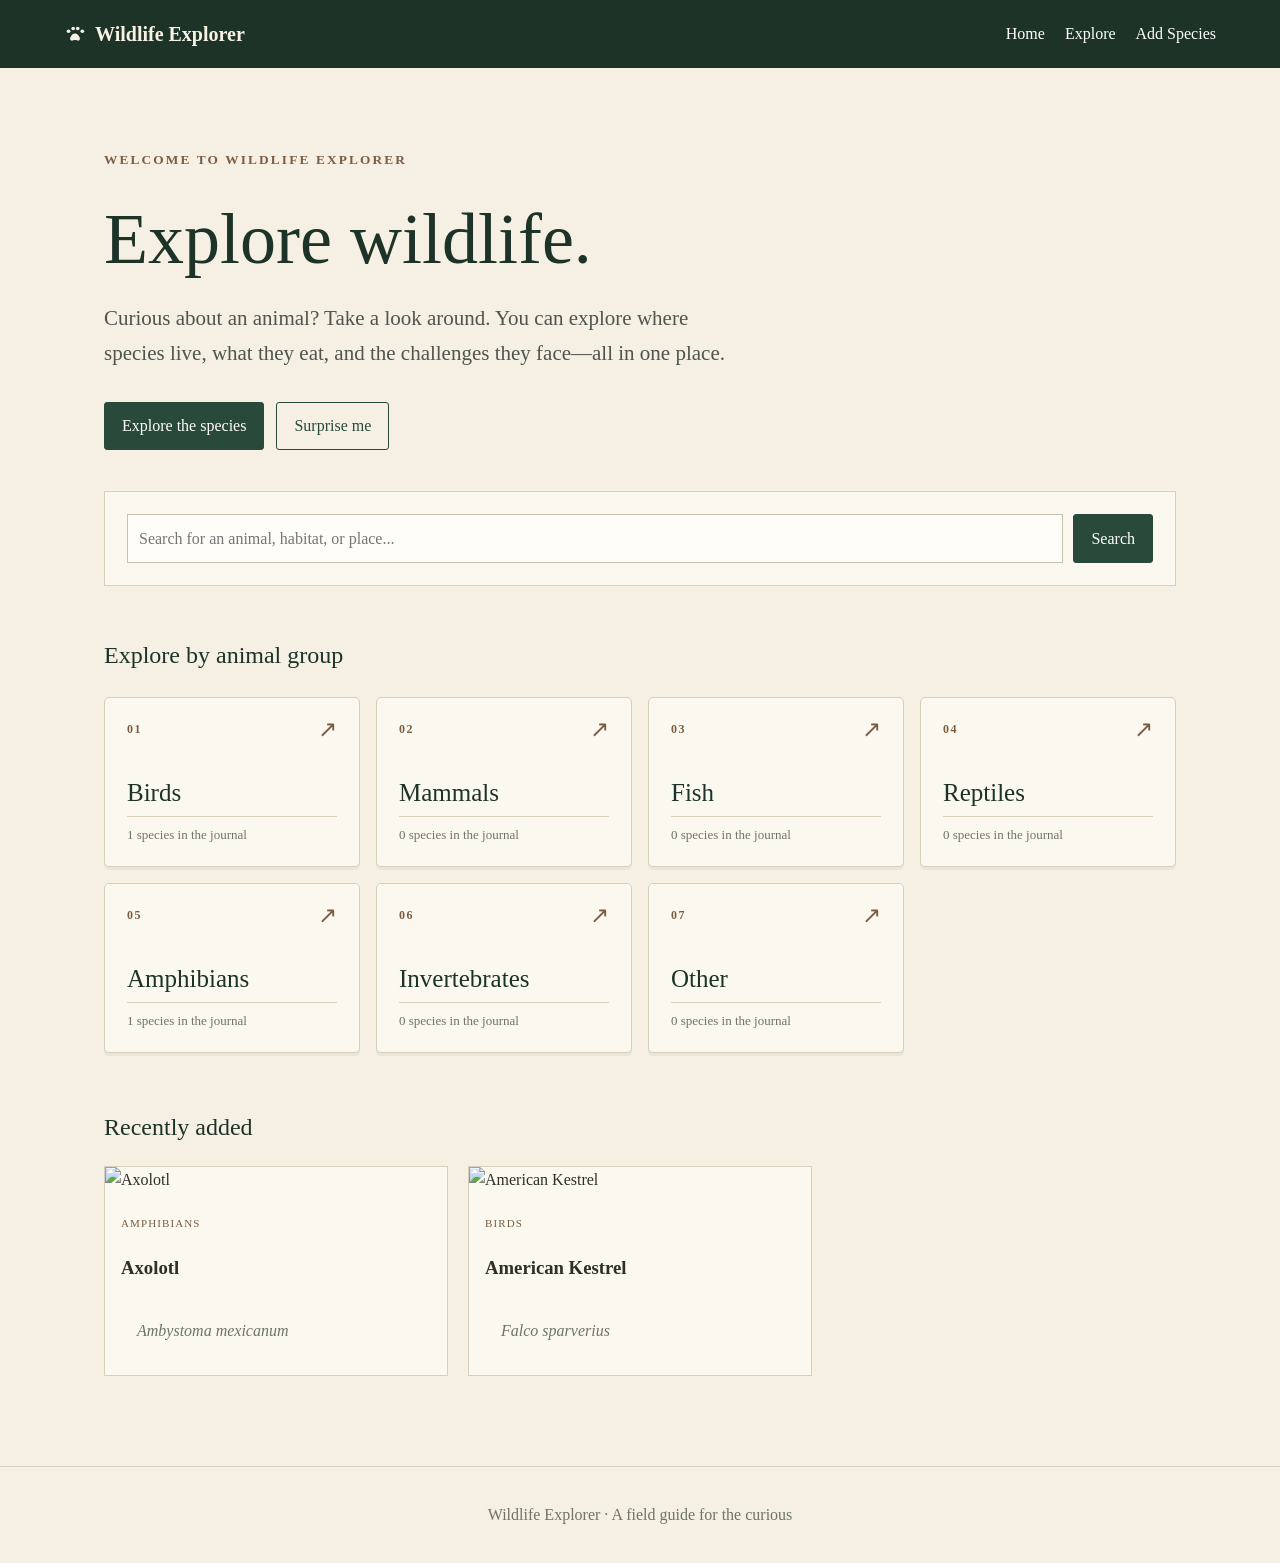
==== commit 99ccfe84: "Add files via upload" ====
--- a/index.html
+++ b/index.html
@@ -1 +1 @@
-<!doctype html><html><head><meta charset="utf-8"><meta name="viewport" content="width=device-width,initial-scale=1"><title>Wildlife Explorer</title><link rel="stylesheet" href="styles.css"></head><body><header><b>✦ Wildlife Explorer</b><nav><a href="index.html">Home</a><a href="animals.html">Explore</a><a href="add-animal.html">Add Species</a></nav></header><main><section class="hero"><div class="hero-intro"><small>WELCOME TO WILDLIFE EXPLORER</small><h1>Get to know the wild.</h1><p>Curious about an animal? Take a look around. You can explore where species live, what they eat, and the challenges they face—all in one place.</p><div class="hero-actions"><a class="btn" href="animals.html">Explore the species</a><button class="btn alt" id="random">Surprise me</button></div></div></section><section class="search"><input id="q" placeholder="Search for an animal, habitat, or place..."><button class="btn" id="go">Search</button></section><h2>Explore by animal group</h2><div id="cats" class="cats"></div><h2>Recently added</h2><div id="recent" class="grid"></div></main><footer>Wildlife Explorer · A field guide for the curious</footer><script src="https://cdn.jsdelivr.net/npm/@supabase/supabase-js@2"></script><script src="db-config.js"></script><script src="app.js"></script></body></html>+<!doctype html><html><head><meta charset="utf-8"><meta name="viewport" content="width=device-width,initial-scale=1"><title>Wildlife Explorer</title><link rel="stylesheet" href="styles.css"></head><body><header><b class="brand"><svg class="brand-paw" viewBox="0 0 24 24" aria-hidden="true" focusable="false"><circle cx="5" cy="9" r="2"/><circle cx="10" cy="6" r="2"/><circle cx="15" cy="6" r="2"/><circle cx="20" cy="9" r="2"/><path d="M12 11.5c-2.5 0-3.7 1.9-5 4.1-.9 1.5-.2 3.7 1.6 3.7 1.2 0 2.1-.8 3.4-.8s2.2.8 3.4.8c1.8 0 2.5-2.2 1.6-3.7-1.3-2.2-2.5-4.1-5-4.1z"/></svg><span>Wildlife Explorer</span></b><nav><a href="index.html">Home</a><a href="animals.html">Explore</a><a href="add-animal.html">Add Species</a></nav></header><main><section class="hero"><div class="hero-intro"><small>WELCOME TO WILDLIFE EXPLORER</small><h1>Explore wildlife.</h1><p>Curious about an animal? Take a look around. You can explore where species live, what they eat, and the challenges they face—all in one place.</p><div class="hero-actions"><a class="btn" href="animals.html">Explore the species</a><button class="btn alt" id="random">Surprise me</button></div></div></section><section class="search"><input id="q" placeholder="Search for an animal, habitat, or place..."><button class="btn" id="go">Search</button></section><h2>Explore by animal group</h2><div id="cats" class="cats"></div><h2>Recently added</h2><div id="recent" class="grid"></div></main><footer>Wildlife Explorer · A field guide for the curious</footer><script src="https://cdn.jsdelivr.net/npm/@supabase/supabase-js@2"></script><script src="db-config.js"></script><script src="app.js"></script></body></html>
--- a/styles.css
+++ b/styles.css
@@ -22,5 +22,15 @@
 .family-head h3{font-size:17px;font-weight:normal;color:var(--dark);margin:0 0 8px}
 .family-head span{font-size:12px;color:var(--muted);white-space:nowrap}
 .family-species{display:grid;grid-template-columns:repeat(3,minmax(0,1fr));gap:16px}
+.genus-group + .genus-group{margin-top:22px}
+.genus-label{margin:0 0 10px;padding-left:9px;border-left:2px solid var(--g);color:var(--brown);font-size:13px}
+.genus-label i{color:var(--dark);font-size:15px}
+.genus-common{color:var(--muted);font-size:13px}
+.brand{display:inline-flex;align-items:center;gap:9px}
+.brand-paw{width:22px;height:22px;fill:currentColor;flex:none}
+
+/* Show the entire source map at a readable size, including its legend. */
+img.map{display:block;width:min(100%,1000px);height:auto;max-height:none;object-fit:contain;margin:18px auto 0;padding:16px;background:#fff;border:1px solid var(--line);box-shadow:0 3px 12px rgba(29,51,40,.06)}
+@media(max-width:520px){img.map{padding:8px}}
 @media(max-width:800px){.family-species{grid-template-columns:repeat(2,minmax(0,1fr))}}
 @media(max-width:520px){.family-species{grid-template-columns:1fr}.order-group summary{flex-wrap:wrap}.order-count{white-space:normal}}
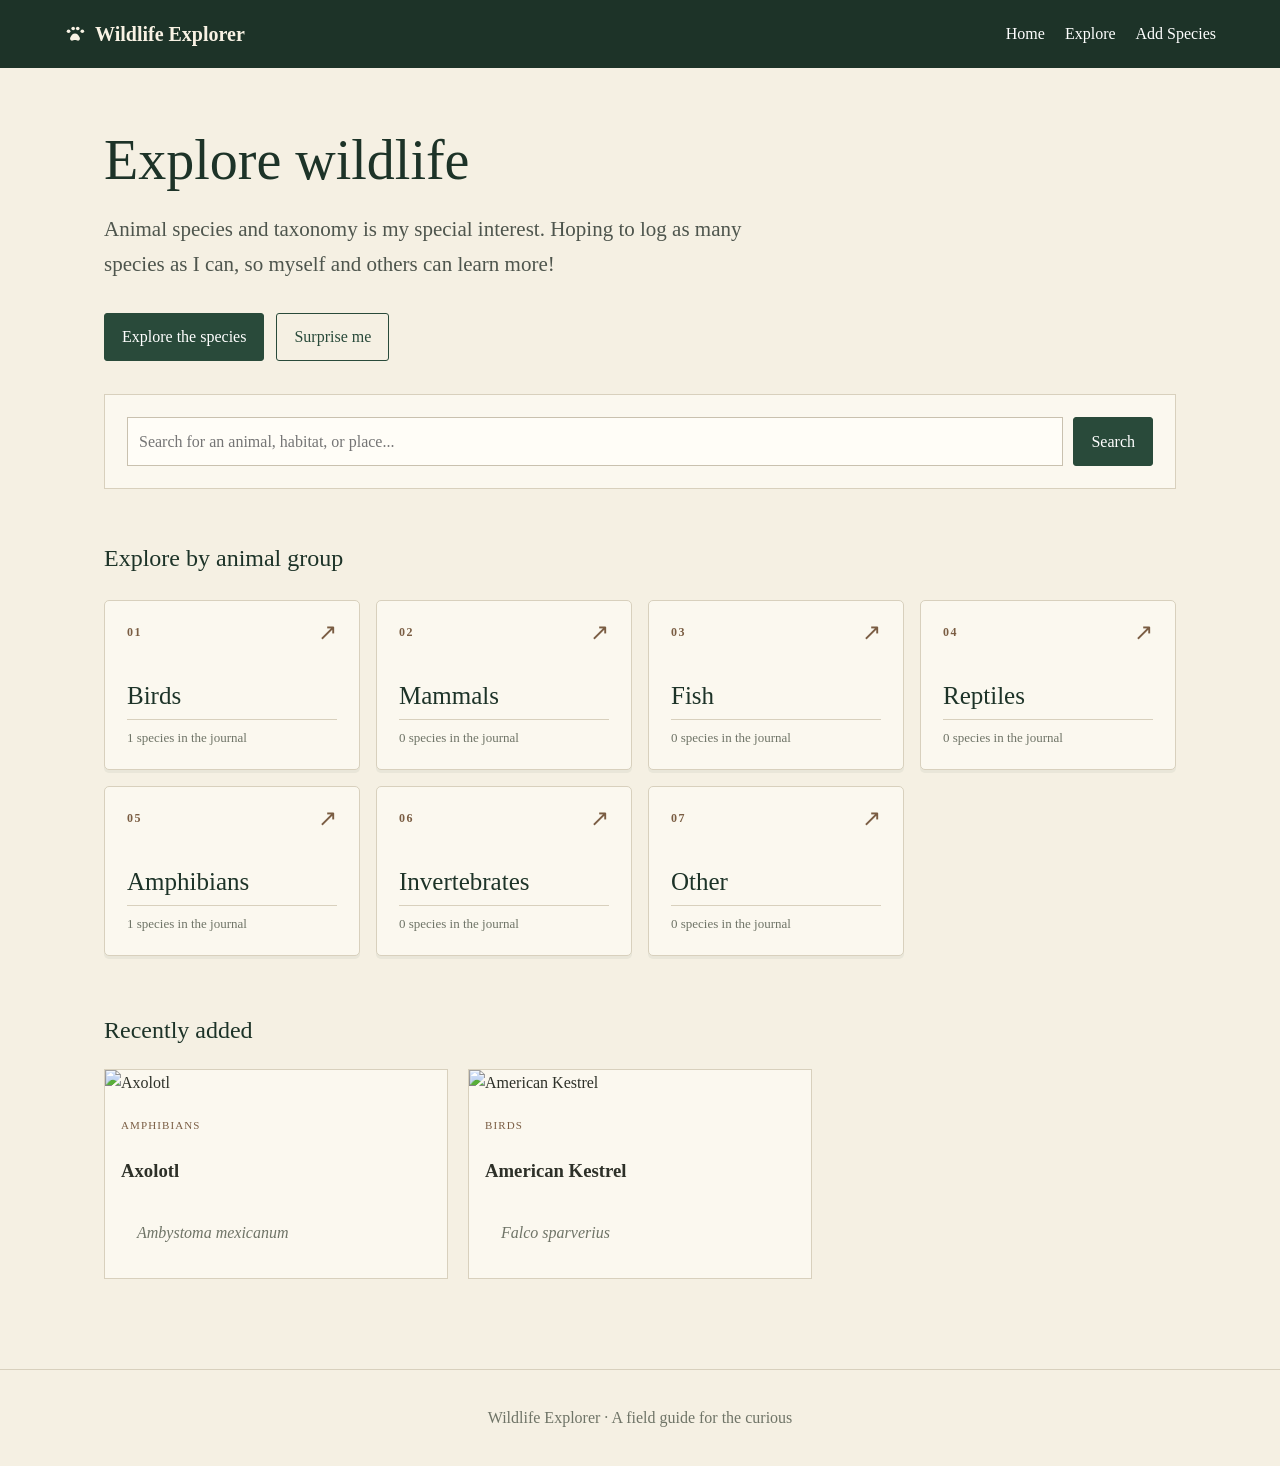
==== commit 91b4fa5f: "Add files via upload" ====
--- a/index.html
+++ b/index.html
@@ -1 +1 @@
-<!doctype html><html><head><meta charset="utf-8"><meta name="viewport" content="width=device-width,initial-scale=1"><title>Wildlife Explorer</title><link rel="stylesheet" href="styles.css"></head><body><header><b class="brand"><svg class="brand-paw" viewBox="0 0 24 24" aria-hidden="true" focusable="false"><circle cx="5" cy="9" r="2"/><circle cx="10" cy="6" r="2"/><circle cx="15" cy="6" r="2"/><circle cx="20" cy="9" r="2"/><path d="M12 11.5c-2.5 0-3.7 1.9-5 4.1-.9 1.5-.2 3.7 1.6 3.7 1.2 0 2.1-.8 3.4-.8s2.2.8 3.4.8c1.8 0 2.5-2.2 1.6-3.7-1.3-2.2-2.5-4.1-5-4.1z"/></svg><span>Wildlife Explorer</span></b><nav><a href="index.html">Home</a><a href="animals.html">Explore</a><a href="add-animal.html">Add Species</a></nav></header><main><section class="hero"><div class="hero-intro"><small>WELCOME TO WILDLIFE EXPLORER</small><h1>Explore wildlife.</h1><p>Curious about an animal? Take a look around. You can explore where species live, what they eat, and the challenges they face—all in one place.</p><div class="hero-actions"><a class="btn" href="animals.html">Explore the species</a><button class="btn alt" id="random">Surprise me</button></div></div></section><section class="search"><input id="q" placeholder="Search for an animal, habitat, or place..."><button class="btn" id="go">Search</button></section><h2>Explore by animal group</h2><div id="cats" class="cats"></div><h2>Recently added</h2><div id="recent" class="grid"></div></main><footer>Wildlife Explorer · A field guide for the curious</footer><script src="https://cdn.jsdelivr.net/npm/@supabase/supabase-js@2"></script><script src="db-config.js"></script><script src="app.js"></script></body></html>+<!doctype html><html><head><meta charset="utf-8"><meta name="viewport" content="width=device-width,initial-scale=1"><title>Wildlife Explorer</title><link rel="stylesheet" href="styles.css"></head><body><header><b class="brand"><svg class="brand-paw" viewBox="0 0 24 24" aria-hidden="true" focusable="false"><circle cx="5" cy="9" r="2"/><circle cx="10" cy="6" r="2"/><circle cx="15" cy="6" r="2"/><circle cx="20" cy="9" r="2"/><path d="M12 11.5c-2.5 0-3.7 1.9-5 4.1-.9 1.5-.2 3.7 1.6 3.7 1.2 0 2.1-.8 3.4-.8s2.2.8 3.4.8c1.8 0 2.5-2.2 1.6-3.7-1.3-2.2-2.5-4.1-5-4.1z"/></svg><span>Wildlife Explorer</span></b><nav><a href="index.html">Home</a><a href="animals.html">Explore</a><a href="add-animal.html">Add Species</a></nav></header><main><section class="hero"><div class="hero-intro"><h1>Explore wildlife</h1><p>Animal species and taxonomy is my special interest. Hoping to log as many species as I can, so myself and others can learn more!</p><div class="hero-actions"><a class="btn" href="animals.html">Explore the species</a><button class="btn alt" id="random">Surprise me</button></div></div></section><section class="search"><input id="q" placeholder="Search for an animal, habitat, or place..."><button class="btn" id="go">Search</button></section><h2>Explore by animal group</h2><div id="cats" class="cats"></div><h2>Recently added</h2><div id="recent" class="grid"></div></main><footer>Wildlife Explorer · A field guide for the curious</footer><script src="https://cdn.jsdelivr.net/npm/@supabase/supabase-js@2"></script><script src="db-config.js"></script><script src="app.js"></script></body></html>
--- a/styles.css
+++ b/styles.css
@@ -28,6 +28,8 @@
 .genus-common{color:var(--muted);font-size:13px}
 .brand{display:inline-flex;align-items:center;gap:9px}
 .brand-paw{width:22px;height:22px;fill:currentColor;flex:none}
+.hero{padding:0 0 8px}
+.hero-intro h1{font-size:clamp(38px,5vw,56px);margin:12px 0 20px}
 
 /* Show the entire source map at a readable size, including its legend. */
 img.map{display:block;width:min(100%,1000px);height:auto;max-height:none;object-fit:contain;margin:18px auto 0;padding:16px;background:#fff;border:1px solid var(--line);box-shadow:0 3px 12px rgba(29,51,40,.06)}
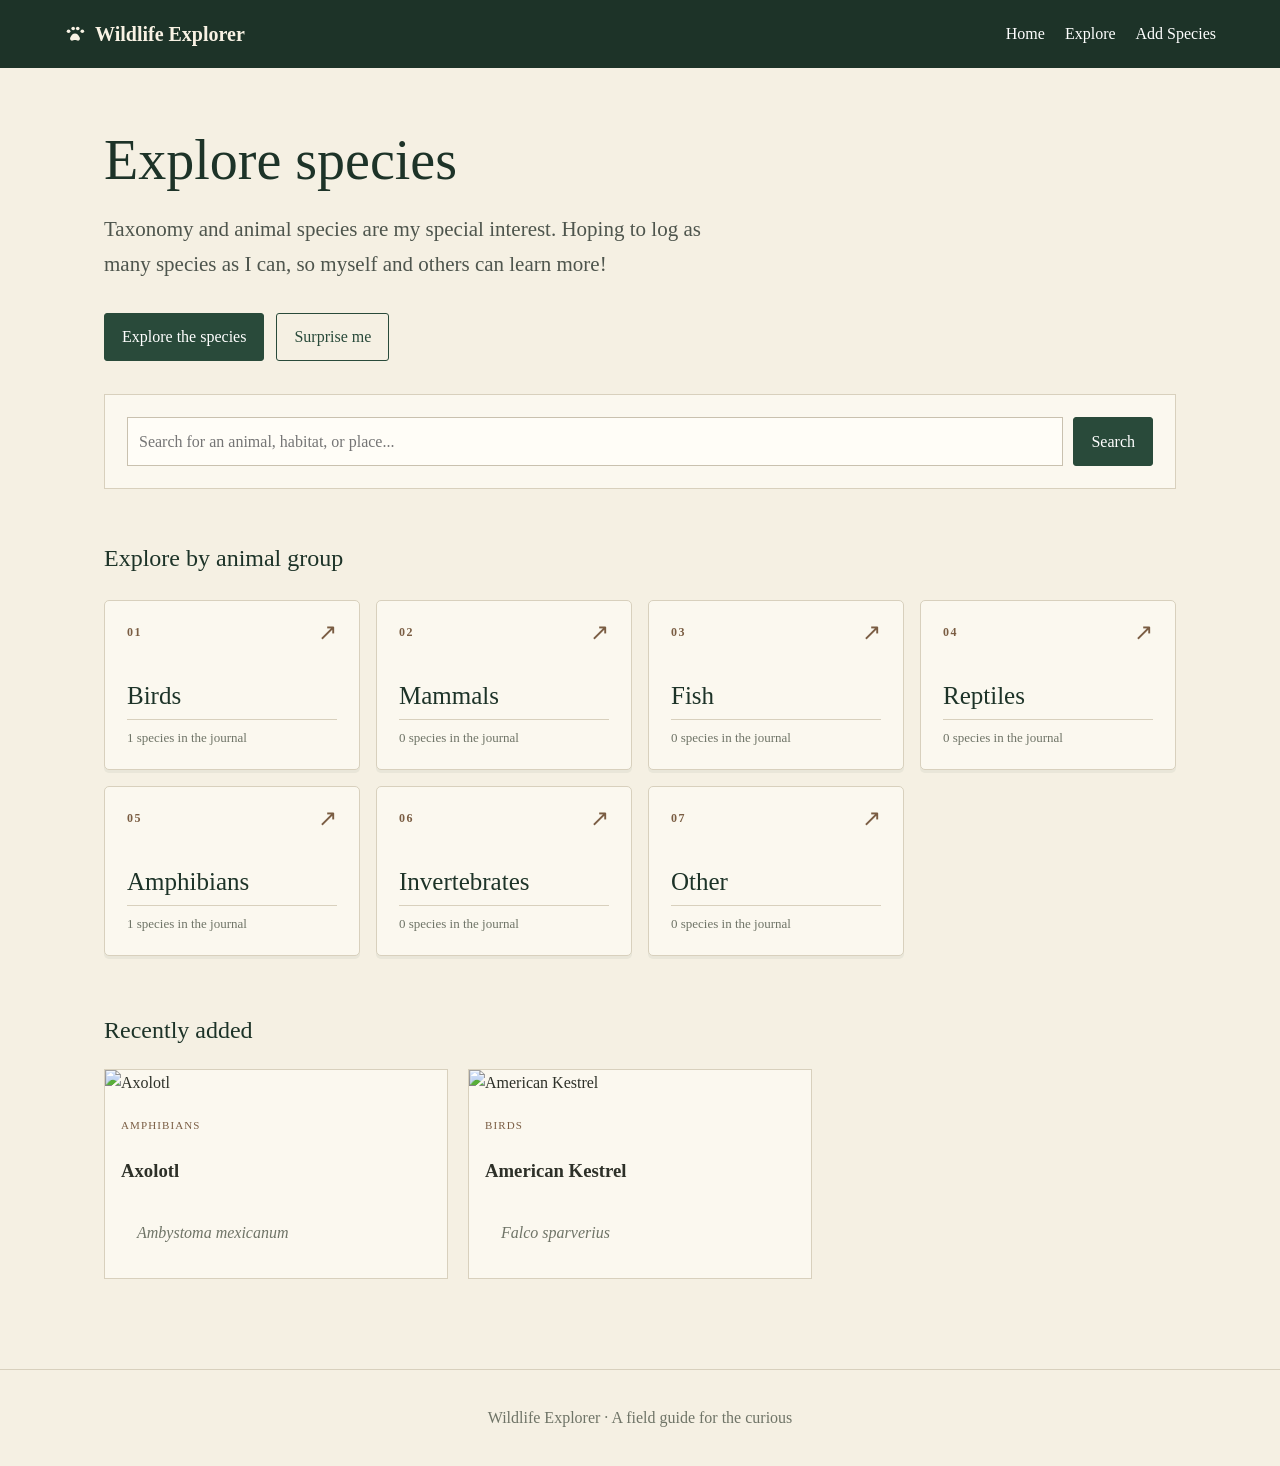
==== commit 25fd4ac7: "Add files via upload" ====
--- a/index.html
+++ b/index.html
@@ -1 +1 @@
-<!doctype html><html><head><meta charset="utf-8"><meta name="viewport" content="width=device-width,initial-scale=1"><title>Wildlife Explorer</title><link rel="stylesheet" href="styles.css"></head><body><header><b class="brand"><svg class="brand-paw" viewBox="0 0 24 24" aria-hidden="true" focusable="false"><circle cx="5" cy="9" r="2"/><circle cx="10" cy="6" r="2"/><circle cx="15" cy="6" r="2"/><circle cx="20" cy="9" r="2"/><path d="M12 11.5c-2.5 0-3.7 1.9-5 4.1-.9 1.5-.2 3.7 1.6 3.7 1.2 0 2.1-.8 3.4-.8s2.2.8 3.4.8c1.8 0 2.5-2.2 1.6-3.7-1.3-2.2-2.5-4.1-5-4.1z"/></svg><span>Wildlife Explorer</span></b><nav><a href="index.html">Home</a><a href="animals.html">Explore</a><a href="add-animal.html">Add Species</a></nav></header><main><section class="hero"><div class="hero-intro"><h1>Explore wildlife</h1><p>Animal species and taxonomy is my special interest. Hoping to log as many species as I can, so myself and others can learn more!</p><div class="hero-actions"><a class="btn" href="animals.html">Explore the species</a><button class="btn alt" id="random">Surprise me</button></div></div></section><section class="search"><input id="q" placeholder="Search for an animal, habitat, or place..."><button class="btn" id="go">Search</button></section><h2>Explore by animal group</h2><div id="cats" class="cats"></div><h2>Recently added</h2><div id="recent" class="grid"></div></main><footer>Wildlife Explorer · A field guide for the curious</footer><script src="https://cdn.jsdelivr.net/npm/@supabase/supabase-js@2"></script><script src="db-config.js"></script><script src="app.js"></script></body></html>+<!doctype html><html><head><meta charset="utf-8"><meta name="viewport" content="width=device-width,initial-scale=1"><title>Wildlife Explorer</title><link rel="stylesheet" href="styles.css"></head><body><header><b class="brand"><svg class="brand-paw" viewBox="0 0 24 24" aria-hidden="true" focusable="false"><circle cx="5" cy="9" r="2"/><circle cx="10" cy="6" r="2"/><circle cx="15" cy="6" r="2"/><circle cx="20" cy="9" r="2"/><path d="M12 11.5c-2.5 0-3.7 1.9-5 4.1-.9 1.5-.2 3.7 1.6 3.7 1.2 0 2.1-.8 3.4-.8s2.2.8 3.4.8c1.8 0 2.5-2.2 1.6-3.7-1.3-2.2-2.5-4.1-5-4.1z"/></svg><span>Wildlife Explorer</span></b><nav><a href="index.html">Home</a><a href="animals.html">Explore</a><a href="add-animal.html">Add Species</a></nav></header><main><section class="hero"><div class="hero-intro"><h1>Explore species</h1><p>Taxonomy and animal species are my special interest. Hoping to log as many species as I can, so myself and others can learn more!</p><div class="hero-actions"><a class="btn" href="animals.html">Explore the species</a><button class="btn alt" id="random">Surprise me</button></div></div></section><section class="search"><input id="q" placeholder="Search for an animal, habitat, or place..."><button class="btn" id="go">Search</button></section><h2>Explore by animal group</h2><div id="cats" class="cats"></div><h2>Recently added</h2><div id="recent" class="grid"></div></main><footer>Wildlife Explorer · A field guide for the curious</footer><script src="https://cdn.jsdelivr.net/npm/@supabase/supabase-js@2"></script><script src="db-config.js"></script><script src="app.js"></script></body></html>
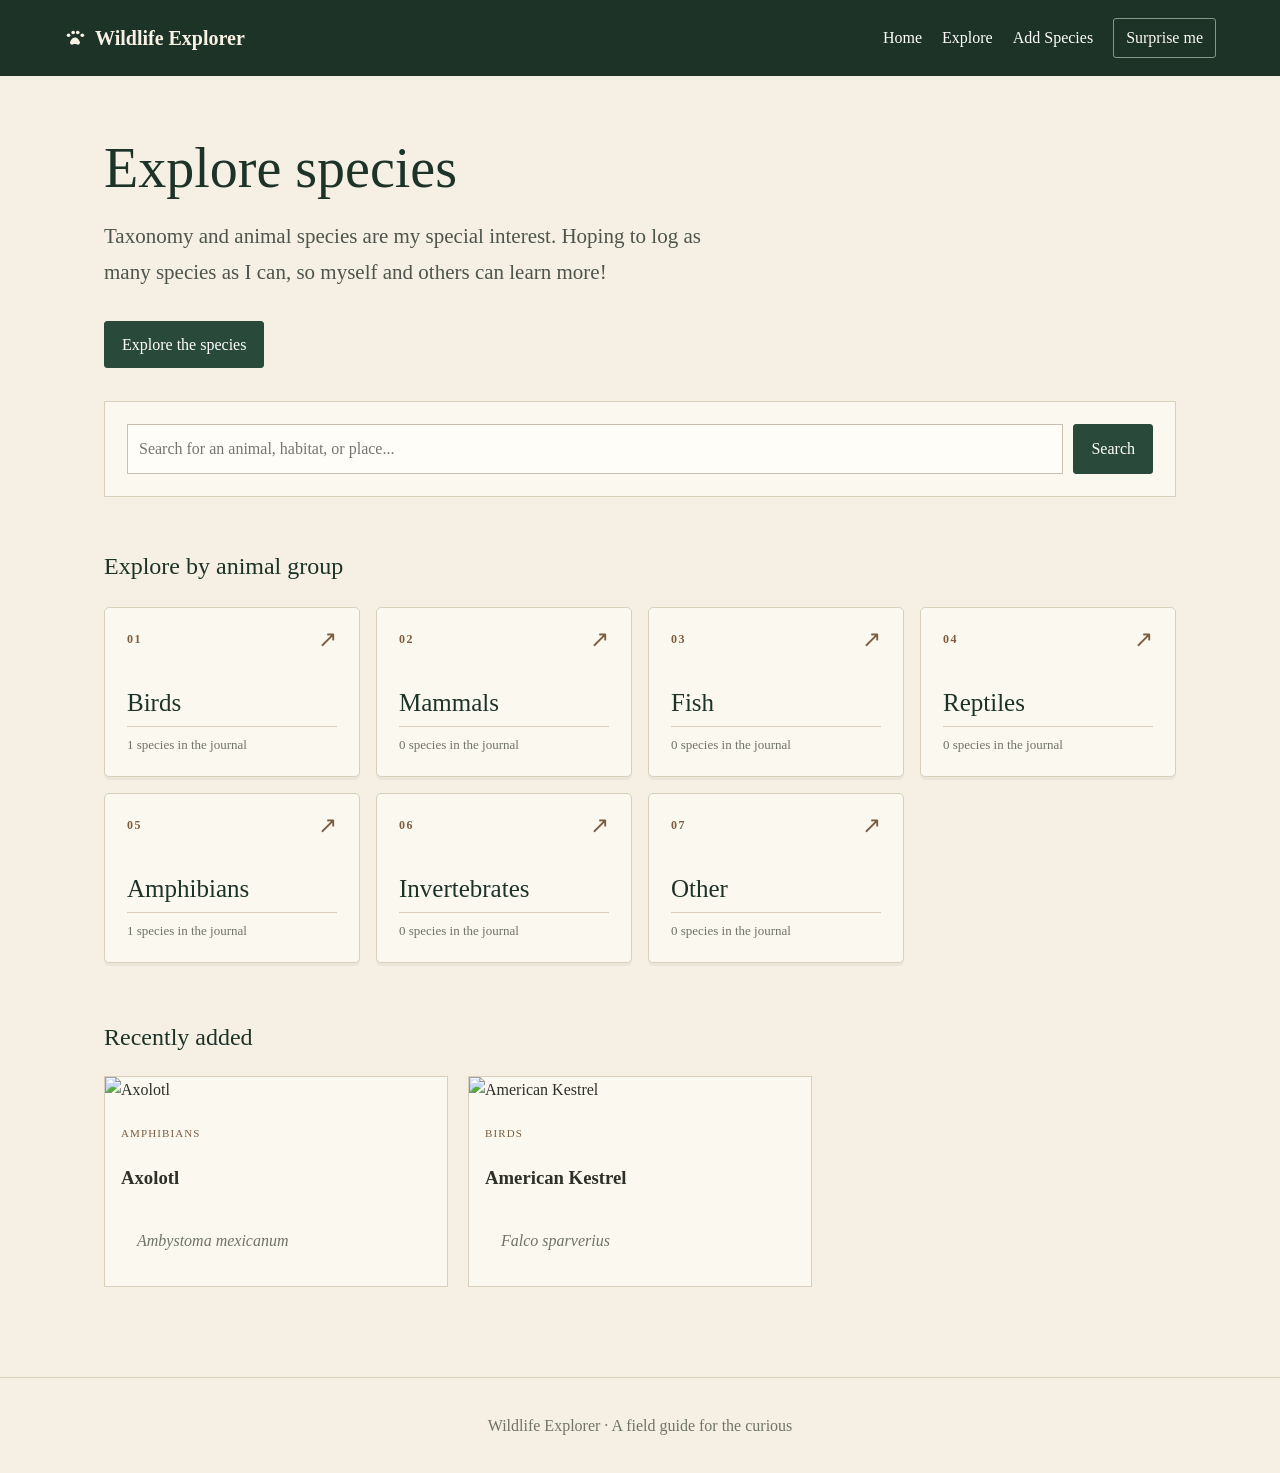
==== commit c4b24909: "Add files via upload" ====
--- a/index.html
+++ b/index.html
@@ -1 +1 @@
-<!doctype html><html><head><meta charset="utf-8"><meta name="viewport" content="width=device-width,initial-scale=1"><title>Wildlife Explorer</title><link rel="stylesheet" href="styles.css"></head><body><header><b class="brand"><svg class="brand-paw" viewBox="0 0 24 24" aria-hidden="true" focusable="false"><circle cx="5" cy="9" r="2"/><circle cx="10" cy="6" r="2"/><circle cx="15" cy="6" r="2"/><circle cx="20" cy="9" r="2"/><path d="M12 11.5c-2.5 0-3.7 1.9-5 4.1-.9 1.5-.2 3.7 1.6 3.7 1.2 0 2.1-.8 3.4-.8s2.2.8 3.4.8c1.8 0 2.5-2.2 1.6-3.7-1.3-2.2-2.5-4.1-5-4.1z"/></svg><span>Wildlife Explorer</span></b><nav><a href="index.html">Home</a><a href="animals.html">Explore</a><a href="add-animal.html">Add Species</a></nav></header><main><section class="hero"><div class="hero-intro"><h1>Explore species</h1><p>Taxonomy and animal species are my special interest. Hoping to log as many species as I can, so myself and others can learn more!</p><div class="hero-actions"><a class="btn" href="animals.html">Explore the species</a><button class="btn alt" id="random">Surprise me</button></div></div></section><section class="search"><input id="q" placeholder="Search for an animal, habitat, or place..."><button class="btn" id="go">Search</button></section><h2>Explore by animal group</h2><div id="cats" class="cats"></div><h2>Recently added</h2><div id="recent" class="grid"></div></main><footer>Wildlife Explorer · A field guide for the curious</footer><script src="https://cdn.jsdelivr.net/npm/@supabase/supabase-js@2"></script><script src="db-config.js"></script><script src="app.js"></script></body></html>+<!doctype html><html><head><meta charset="utf-8"><meta name="viewport" content="width=device-width,initial-scale=1"><title>Wildlife Explorer</title><link rel="stylesheet" href="styles.css"></head><body><header><b class="brand"><svg class="brand-paw" viewBox="0 0 24 24" aria-hidden="true" focusable="false"><circle cx="5" cy="9" r="2"/><circle cx="10" cy="6" r="2"/><circle cx="15" cy="6" r="2"/><circle cx="20" cy="9" r="2"/><path d="M12 11.5c-2.5 0-3.7 1.9-5 4.1-.9 1.5-.2 3.7 1.6 3.7 1.2 0 2.1-.8 3.4-.8s2.2.8 3.4.8c1.8 0 2.5-2.2 1.6-3.7-1.3-2.2-2.5-4.1-5-4.1z"/></svg><span>Wildlife Explorer</span></b><nav><a href="index.html">Home</a><a href="animals.html">Explore</a><a href="add-animal.html">Add Species</a><button type="button" class="nav-surprise" id="random">Surprise me</button></nav></header><main><section class="hero"><div class="hero-intro"><h1>Explore species</h1><p>Taxonomy and animal species are my special interest. Hoping to log as many species as I can, so myself and others can learn more!</p><div class="hero-actions"><a class="btn" href="animals.html">Explore the species</a></div></div></section><section class="search"><input id="q" placeholder="Search for an animal, habitat, or place..."><button class="btn" id="go">Search</button></section><h2>Explore by animal group</h2><div id="cats" class="cats"></div><h2>Recently added</h2><div id="recent" class="grid"></div></main><footer>Wildlife Explorer · A field guide for the curious</footer><script src="https://cdn.jsdelivr.net/npm/@supabase/supabase-js@2"></script><script src="db-config.js"></script><script src="app.js"></script></body></html>
--- a/styles.css
+++ b/styles.css
@@ -36,3 +36,25 @@
 @media(max-width:520px){img.map{padding:8px}}
 @media(max-width:800px){.family-species{grid-template-columns:repeat(2,minmax(0,1fr))}}
 @media(max-width:520px){.family-species{grid-template-columns:1fr}.order-group summary{flex-wrap:wrap}.order-count{white-space:normal}}
+
+.optional-rank{margin-top:18px}.optional-rank-label{margin:0 0 12px;padding:6px 0;border-bottom:1px solid var(--line);font-size:12px;font-weight:normal;color:var(--brown)}.optional-rank-label span{margin-left:6px;font-size:15px;color:var(--dark)}
+
+/* Suborders introduce the families below them. */
+.family-groups > .optional-rank-suborder{margin-top:12px}
+.family-groups > .optional-rank-suborder > .optional-rank-label{margin:0 0 18px;padding:10px 0 12px;border-bottom:2px solid var(--g);font-size:15px;color:var(--brown);line-height:1.4}
+.family-groups > .optional-rank-suborder > .optional-rank-label span{font-size:22px;font-weight:bold;color:var(--dark);overflow-wrap:anywhere}
+@media(max-width:520px){.family-groups > .optional-rank-suborder > .optional-rank-label span{font-size:20px}}
+
+.optional-rank-superfamily > .optional-rank-label{font-size:13px;margin-bottom:14px}.optional-rank-superfamily > .optional-rank-label span{font-size:18px}
+
+.topic-gallery{display:grid;grid-template-columns:repeat(2,minmax(0,1fr));gap:16px;margin-top:20px}.topic-gallery a{display:block;background:var(--cream);border:1px solid var(--line)}.topic-gallery img{display:block;width:100%;height:280px;object-fit:contain}.topic-videos{display:flex;flex-wrap:wrap;gap:12px;margin-top:18px}.topic-videos a{overflow-wrap:anywhere;max-width:100%}.boxes .box{overflow-wrap:anywhere}@media(max-width:520px){.topic-gallery{grid-template-columns:1fr}.topic-gallery img{height:auto;max-height:360px}}
+
+.media-card{display:flex;flex-direction:column;width:100%;padding:0;border:1px solid var(--line);background:var(--cream);color:var(--dark);font:inherit;text-align:left;cursor:pointer;overflow:hidden}.media-card:focus-visible{outline:2px solid var(--g);outline-offset:3px}.media-card img{display:block;width:100%;height:260px;object-fit:contain}.media-headline{display:block;padding:10px 14px;overflow-wrap:anywhere}.video-preview{display:grid;place-items:center;min-height:160px;background:#e9eddf;color:var(--g)}.main-media img{height:auto;max-height:580px;object-fit:cover}.media-viewer{width:min(1100px,94vw);max-height:94dvh;padding:20px;background:var(--cream);color:var(--ink);border:1px solid var(--line);border-radius:6px}.media-viewer::backdrop{background:rgba(0,0,0,.78)}.viewer-header{display:flex;align-items:center;justify-content:space-between;gap:16px}.viewer-header h2{font-size:24px;margin:0 0 14px;overflow-wrap:anywhere}.viewer-header button{flex-shrink:0}.viewer-stage{display:grid;place-items:center;background:#161a17;min-height:220px}.viewer-stage img,.viewer-stage video{display:block;width:100%;max-height:65dvh;object-fit:contain}.viewer-stage iframe{width:100%;height:60dvh;min-height:220px;border:0}.viewer-stage p{color:white;padding:24px}.viewer-nav{display:flex;align-items:center;justify-content:space-between;gap:12px;margin:16px 0 10px}.viewer-count{color:var(--muted);white-space:nowrap}.viewer-source{color:var(--g)}.viewer-nav button:disabled{opacity:.4;cursor:default}@media(max-width:520px){.media-viewer{padding:12px}.viewer-header h2{font-size:20px}.viewer-nav .btn{padding:8px 10px;font-size:14px}.media-card img{height:auto;max-height:360px}}
+
+#record > .section > h2{padding-bottom:10px;border-bottom:1px solid var(--line);margin-bottom:20px;font-size:28px}#record .box h3{margin-bottom:10px}#form > section + section{margin-top:38px}
+
+.field-help{display:block;margin-top:7px;color:var(--muted);font-size:13px;font-weight:normal}.threat-group + .threat-group{margin-top:18px}.threat-title{margin:0;font-weight:bold;color:var(--dark)}.threat-details{margin:6px 0 0;padding-left:22px;font-size:15px;list-style:disc}.threat-details li + li{margin-top:4px}.threats-box{grid-column:1/-1}
+
+.photo-editor-heading{font-size:14px;font-weight:bold;margin-bottom:10px}.photo-editor-row{display:grid;grid-template-columns:1fr 1fr;gap:12px;padding:14px;border:1px solid var(--line);background:var(--cream);margin-bottom:12px}.photo-editor-row input{margin-top:5px}.photo-editor-row .btn{grid-column:1/-1;justify-self:start;font-size:13px}.photo-editor > .btn{font-size:14px}@media(max-width:520px){.photo-editor-row{grid-template-columns:1fr}}
+
+body > header{position:sticky;top:0;z-index:20}body > header nav{align-items:center;flex-wrap:wrap;gap:12px 20px}.nav-surprise{font:inherit;color:var(--cream);background:transparent;border:1px solid #829b89;border-radius:3px;padding:6px 12px;cursor:pointer}.nav-surprise:hover,.nav-surprise:focus-visible{background:var(--g)}.nav-surprise:disabled{opacity:.6}.animal-navigation{display:flex;align-items:center;justify-content:space-between;gap:16px;margin:0 0 28px}.animal-navigation:last-child{margin:38px 0 0}.animal-step{flex:1;max-width:42%;display:flex;flex-direction:column;overflow-wrap:anywhere}.animal-step:last-child{text-align:right}.animal-step small{font-size:12px;letter-spacing:0;font-weight:normal;text-transform:none}.animal-step-placeholder{flex:1;max-width:42%}.animal-position{font-size:13px;color:var(--muted);white-space:nowrap}@media(max-width:520px){body > header{gap:10px;padding:12px 5%}body > header nav{gap:8px 12px;font-size:14px}.animal-navigation{gap:8px}.animal-step{padding:8px;font-size:13px}.animal-position{font-size:11px}.animal-step small{font-size:11px}}
